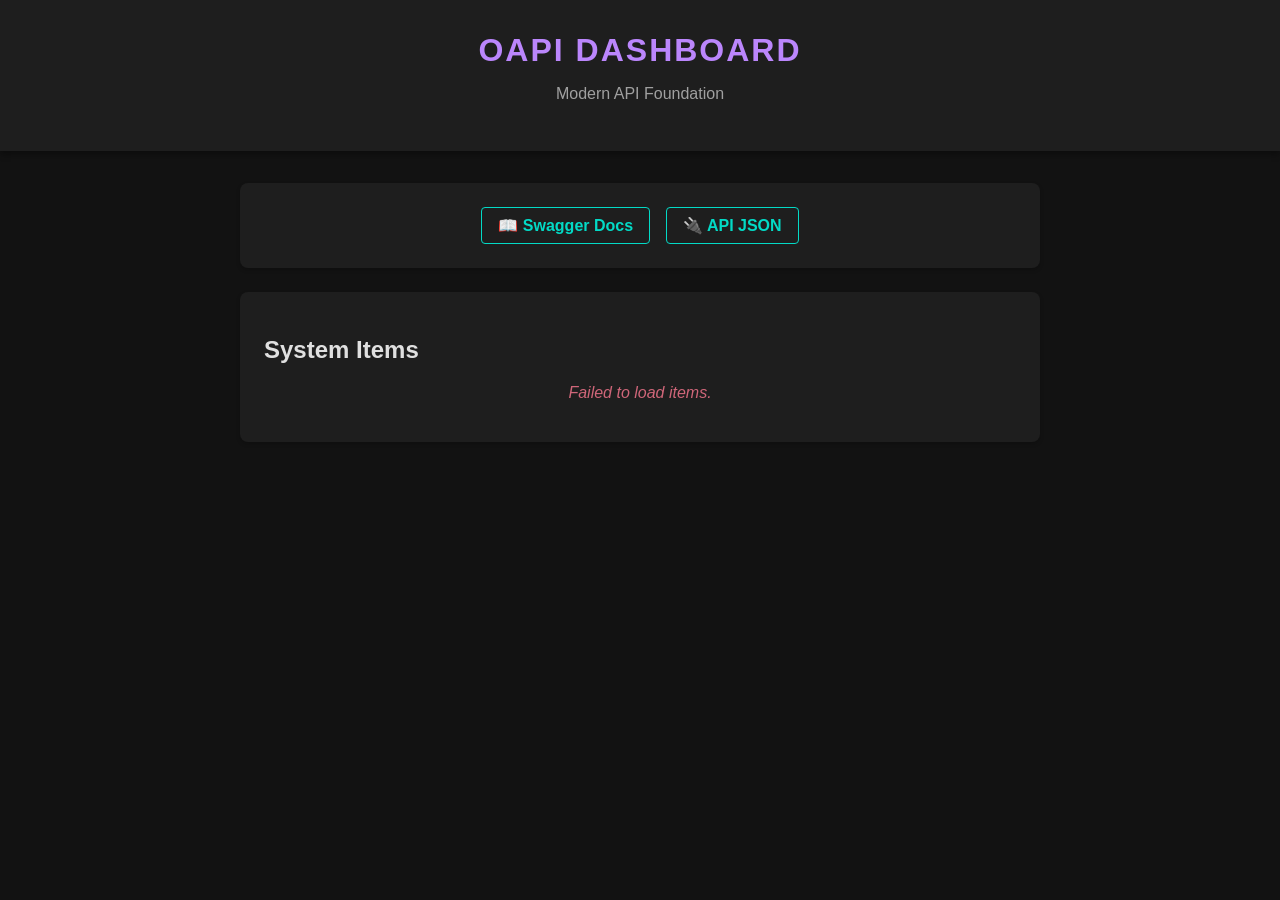
==== public/index.html @ d775cae0 "feat: implement modern dark theme dashboard with live API data fetching" ====
<!DOCTYPE html>
<html lang="en">
<head>
    <meta charset="UTF-8">
    <meta name="viewport" content="width=device-width, initial-scale=1.0">
    <title>OAPI - Dark Dashboard</title>
    <style>
        :root {
            --bg-color: #121212;
            --surface-color: #1e1e1e;
            --primary-color: #bb86fc;
            --secondary-color: #03dac6;
            --text-color: #e0e0e0;
            --text-muted: #a0a0a0;
            --error-color: #cf6679;
        }

        body {
            font-family: 'Segoe UI', Tahoma, Geneva, Verdana, sans-serif;
            background-color: var(--bg-color);
            color: var(--text-color);
            margin: 0;
            display: flex;
            flex-direction: column;
            align-items: center;
            min-height: 100vh;
        }

        header {
            width: 100%;
            padding: 2rem 0;
            background-color: var(--surface-color);
            box-shadow: 0 4px 6px rgba(0, 0, 0, 0.3);
            text-align: center;
            margin-bottom: 2rem;
        }

        h1 {
            margin: 0;
            color: var(--primary-color);
            letter-spacing: 2px;
        }

        .container {
            width: 90%;
            max-width: 800px;
            display: flex;
            flex-direction: column;
            gap: 1.5rem;
        }

        .card {
            background-color: var(--surface-color);
            padding: 1.5rem;
            border-radius: 8px;
            box-shadow: 0 2px 4px rgba(0, 0, 0, 0.2);
        }

        .links {
            display: flex;
            gap: 1rem;
            justify-content: center;
        }

        a {
            color: var(--secondary-color);
            text-decoration: none;
            font-weight: bold;
            padding: 0.5rem 1rem;
            border: 1px solid var(--secondary-color);
            border-radius: 4px;
            transition: all 0.3s ease;
        }

        a:hover {
            background-color: var(--secondary-color);
            color: var(--bg-color);
        }

        #items-list {
            list-style: none;
            padding: 0;
        }

        .item {
            border-bottom: 1px solid #333;
            padding: 1rem 0;
        }

        .item:last-child {
            border-bottom: none;
        }

        .item-name {
            color: var(--primary-color);
            font-weight: bold;
            font-size: 1.1rem;
        }

        .item-desc {
            color: var(--text-muted);
            font-size: 0.9rem;
            margin-top: 0.25rem;
        }

        .loading {
            text-align: center;
            color: var(--text-muted);
            font-style: italic;
        }
    </style>
</head>
<body>
    <header>
        <h1>OAPI DASHBOARD</h1>
        <p style="color: var(--text-muted)">Modern API Foundation</p>
    </header>

    <div class="container">
        <div class="card links">
            <a href="/swagger-ui" target="_blank">📖 Swagger Docs</a>
            <a href="/api/items" target="_blank">🔌 API JSON</a>
        </div>

        <div class="card">
            <h2>System Items</h2>
            <div id="loading" class="loading">Fetching data from API...</div>
            <ul id="items-list"></ul>
        </div>
    </div>

    <script>
        async function fetchItems() {
            try {
                const response = await fetch('/api/items');
                const items = await response.json();
                const listElement = document.getElementById('items-list');
                const loadingElement = document.getElementById('loading');
                
                loadingElement.style.display = 'none';
                
                items.forEach(item => {
                    const li = document.createElement('li');
                    li.className = 'item';
                    li.innerHTML = `
                        <div class="item-name">${item.name}</div>
                        <div class="item-desc">${item.description || 'No description available'}</div>
                    `;
                    listElement.appendChild(li);
                });
            } catch (error) {
                console.error('Error fetching items:', error);
                document.getElementById('loading').innerText = 'Failed to load items.';
                document.getElementById('loading').style.color = 'var(--error-color)';
            }
        }

        window.onload = fetchItems;
    </script>
</body>
</html>
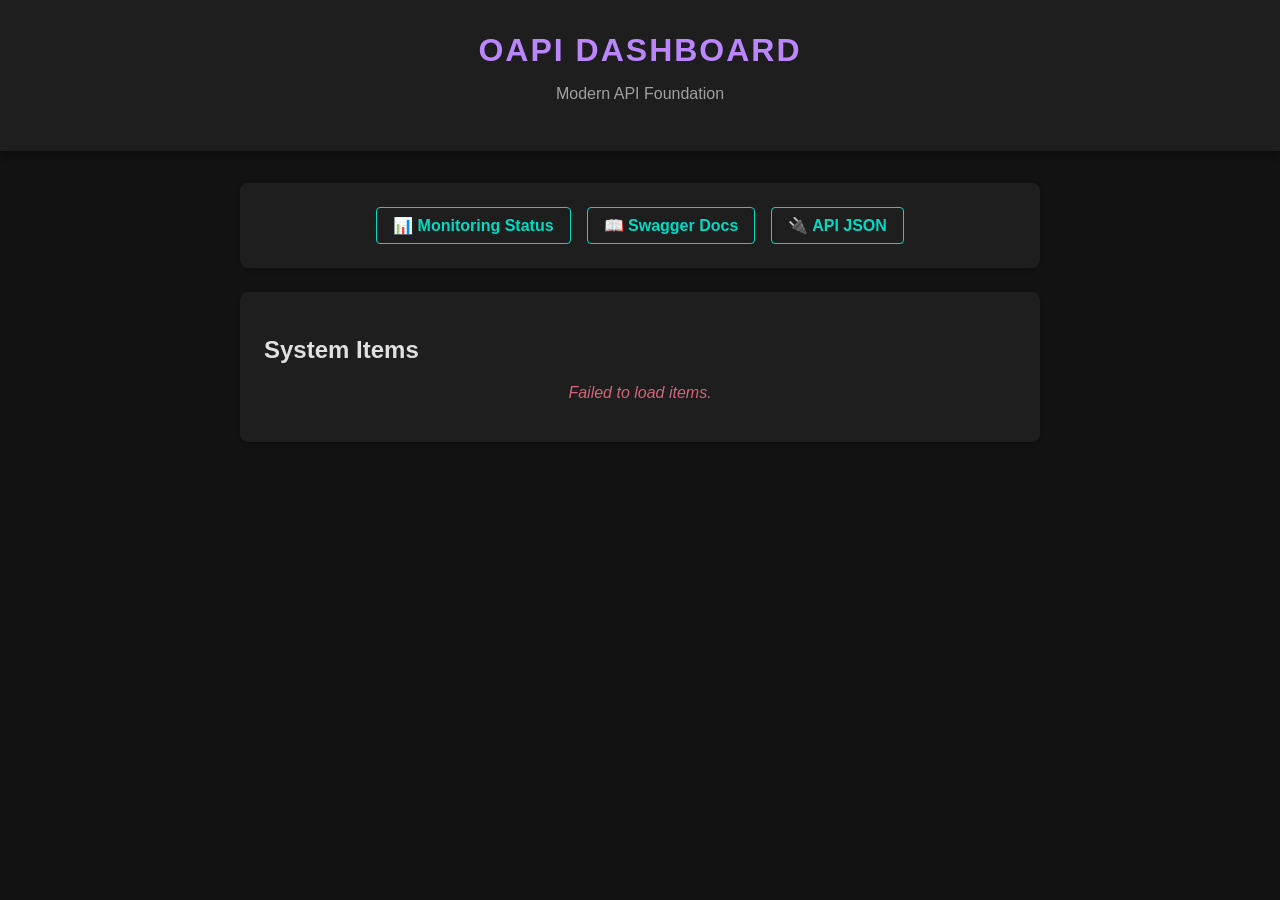
==== commit d8088069: "feat: implement asynchronous multi-service monitoring system with dashboard" ====
--- a/public/index.html
+++ b/public/index.html
@@ -118,6 +118,7 @@
 
     <div class="container">
         <div class="card links">
+            <a href="/monitoring.html">📊 Monitoring Status</a>
             <a href="/swagger-ui" target="_blank">📖 Swagger Docs</a>
             <a href="/api/items" target="_blank">🔌 API JSON</a>
         </div>
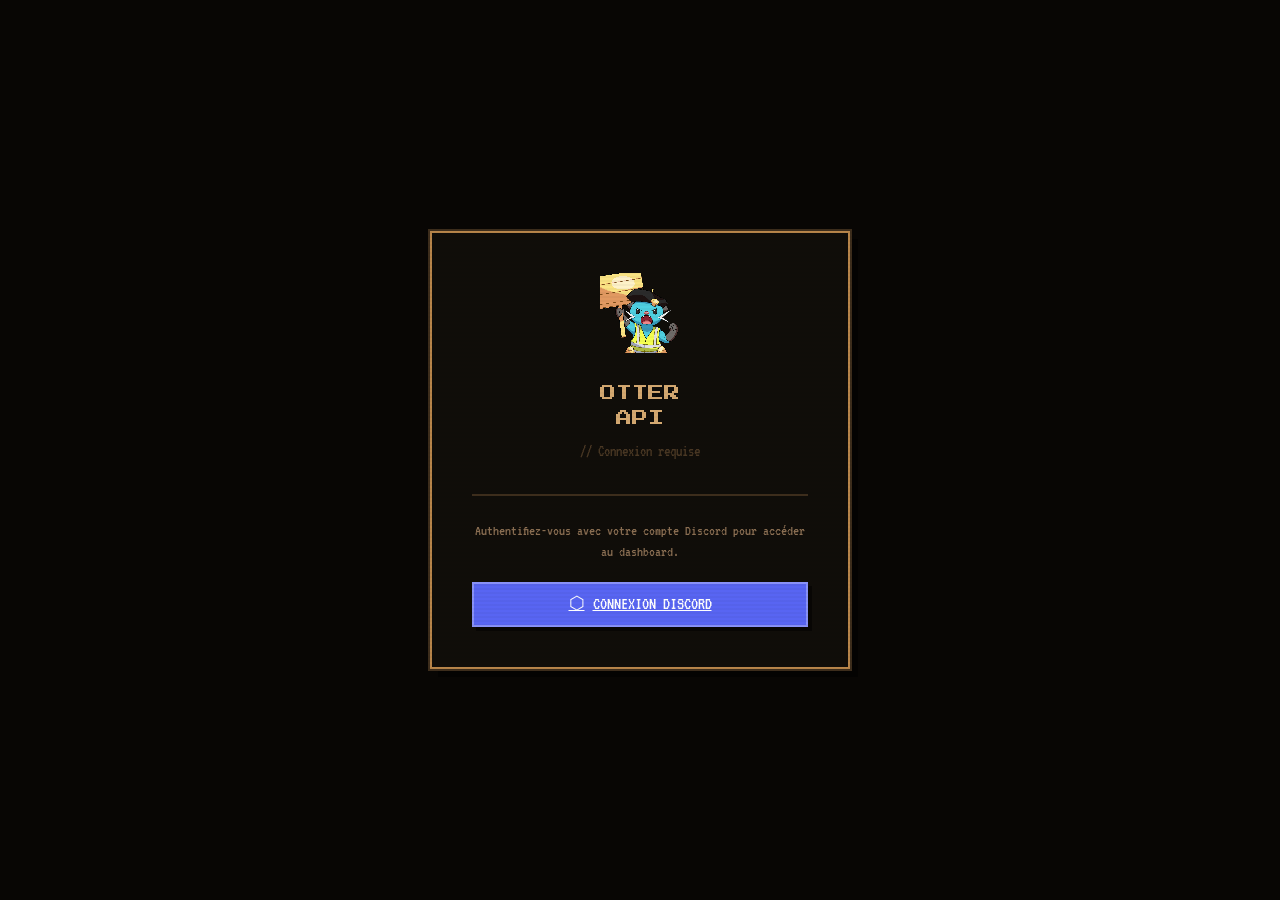
==== commit 68cd4594: "feat(ui): overhaul dashboard layout and styling with new components and French localization" ====
--- a/public/index.html
+++ b/public/index.html
@@ -1,162 +1,875 @@
 <!DOCTYPE html>
-<html lang="en">
+<html lang="fr">
 <head>
-    <meta charset="UTF-8">
-    <meta name="viewport" content="width=device-width, initial-scale=1.0">
-    <title>OAPI - Dark Dashboard</title>
-    <style>
-        :root {
-            --bg-color: #121212;
-            --surface-color: #1e1e1e;
-            --primary-color: #bb86fc;
-            --secondary-color: #03dac6;
-            --text-color: #e0e0e0;
-            --text-muted: #a0a0a0;
-            --error-color: #cf6679;
-        }
-
-        body {
-            font-family: 'Segoe UI', Tahoma, Geneva, Verdana, sans-serif;
-            background-color: var(--bg-color);
-            color: var(--text-color);
-            margin: 0;
-            display: flex;
-            flex-direction: column;
-            align-items: center;
-            min-height: 100vh;
-        }
-
-        header {
-            width: 100%;
-            padding: 2rem 0;
-            background-color: var(--surface-color);
-            box-shadow: 0 4px 6px rgba(0, 0, 0, 0.3);
-            text-align: center;
-            margin-bottom: 2rem;
-        }
-
-        h1 {
-            margin: 0;
-            color: var(--primary-color);
-            letter-spacing: 2px;
-        }
-
-        .container {
-            width: 90%;
-            max-width: 800px;
-            display: flex;
-            flex-direction: column;
-            gap: 1.5rem;
-        }
-
-        .card {
-            background-color: var(--surface-color);
-            padding: 1.5rem;
-            border-radius: 8px;
-            box-shadow: 0 2px 4px rgba(0, 0, 0, 0.2);
-        }
-
-        .links {
-            display: flex;
-            gap: 1rem;
-            justify-content: center;
-        }
-
-        a {
-            color: var(--secondary-color);
-            text-decoration: none;
-            font-weight: bold;
-            padding: 0.5rem 1rem;
-            border: 1px solid var(--secondary-color);
-            border-radius: 4px;
-            transition: all 0.3s ease;
-        }
-
-        a:hover {
-            background-color: var(--secondary-color);
-            color: var(--bg-color);
-        }
-
-        #items-list {
-            list-style: none;
-            padding: 0;
-        }
-
-        .item {
-            border-bottom: 1px solid #333;
-            padding: 1rem 0;
-        }
-
-        .item:last-child {
-            border-bottom: none;
-        }
-
-        .item-name {
-            color: var(--primary-color);
-            font-weight: bold;
-            font-size: 1.1rem;
-        }
-
-        .item-desc {
-            color: var(--text-muted);
-            font-size: 0.9rem;
-            margin-top: 0.25rem;
-        }
-
-        .loading {
-            text-align: center;
-            color: var(--text-muted);
-            font-style: italic;
-        }
-    </style>
+  <meta charset="UTF-8" />
+  <meta name="viewport" content="width=device-width, initial-scale=1.0" />
+  <title>OtterApi — Dashboard</title>
+  <link rel="preconnect" href="https://fonts.googleapis.com" />
+  <link href="https://fonts.googleapis.com/css2?family=Press+Start+2P&family=VT323:wght@400&family=Share+Tech+Mono&display=swap" rel="stylesheet" />
+  <link rel="stylesheet" href="css/base.css" />
+  <link rel="stylesheet" href="css/layout.css" />
+  <link rel="stylesheet" href="css/components.css" />
+  <link rel="stylesheet" href="css/views.css" />
+
 </head>
-<body>
-    <header>
-        <h1>OAPI DASHBOARD</h1>
-        <p style="color: var(--text-muted)">Modern API Foundation</p>
-    </header>
-
-    <div class="container">
-        <div class="card links">
-            <a href="/monitoring.html">📊 Monitoring Status</a>
-            <a href="/swagger-ui" target="_blank">📖 Swagger Docs</a>
-            <a href="/api/items" target="_blank">🔌 API JSON</a>
-        </div>
-
+<body class="grid-bg">
+
+<!-- ═══════════════ LOGIN SCREEN ═══════════════ -->
+<div id="login-screen">
+  <div class="login-box pixel-corner">
+    <img src="otter_mascot.png" alt="Otter" class="login-otter" />
+    <div class="login-title">OTTER<br/>API</div>
+    <div class="login-sub">// Connexion requise</div>
+    <hr class="login-divider" />
+    <p style="font-size:15px; color:var(--text2); margin-bottom:20px;">
+      Authentifiez-vous avec votre compte Discord pour accéder au dashboard.
+    </p>
+    <a href="/api/auth/login" class="btn btn-discord" style="width:100%; justify-content:center;">
+      <span>⬡</span> CONNEXION DISCORD
+    </a>
+    <div id="login-error" style="display:none;" class="alert alert-error" style="margin-top:12px;"></div>
+  </div>
+</div>
+
+<!-- ═══════════════ APP SHELL ═══════════════ -->
+<div id="app" style="display:none;">
+
+  <!-- HEADER -->
+  <header id="header">
+    <a class="logo" href="#" onclick="navigate('home'); return false;">
+      <img src="otter_mascot.png" alt="Otter" />
+      <div>
+        <div class="logo-text">OTTERAPI</div>
+        <div class="logo-sub">// DEV DASHBOARD</div>
+      </div>
+    </a>
+    <span class="env-badge">◉ DEV</span>
+    <div class="spacer"></div>
+    <div id="user-info">
+      <img id="user-avatar" src="" alt="avatar" onerror="this.style.display='none'" />
+      <div>
+        <div id="user-name">—</div>
+        <div id="user-role">—</div>
+      </div>
+      <button class="btn-logout" onclick="logout()">[ QUITTER ]</button>
+    </div>
+  </header>
+
+  <!-- SIDEBAR -->
+  <nav id="sidebar">
+    <div class="nav-section">
+      <div class="nav-section-title">// NAVIGATION</div>
+      <div class="nav-item active" onclick="navigate('home')" id="nav-home">
+        <span class="nav-icon">⌂</span> Accueil
+      </div>
+      <div class="nav-item" onclick="navigate('monitoring')" id="nav-monitoring">
+        <span class="nav-icon">◈</span> Monitoring
+      </div>
+    </div>
+
+    <div class="nav-section">
+      <div class="nav-section-title">// GÉNÉRATION</div>
+      <div class="nav-item" onclick="navigate('discord')" id="nav-discord">
+        <span class="nav-icon">⬡</span> Discord Summary
+      </div>
+      <div class="nav-item" onclick="navigate('minecraft')" id="nav-minecraft">
+        <span class="nav-icon">⬛</span> Minecraft Summary
+      </div>
+    </div>
+
+    <div class="nav-section" id="nav-section-admin" style="display:none;">
+      <div class="nav-section-title">// ADMIN</div>
+      <div class="nav-item" onclick="navigate('admin')" id="nav-admin">
+        <span class="nav-icon">⚙</span> Utilisateurs
+      </div>
+    </div>
+
+    <div class="nav-section" id="nav-section-investor" style="display:none;">
+      <div class="nav-section-title">// INVESTOR</div>
+      <div class="nav-item" onclick="navigate('investor')" id="nav-investor">
+        <span class="nav-icon">◆</span> Statistiques
+      </div>
+    </div>
+  </nav>
+
+  <!-- MAIN -->
+  <main id="main">
+
+    <!-- ══ HOME ══ -->
+    <div class="view active" id="view-home">
+      <div class="hero">
+        <img src="otter_mascot.png" alt="Otter" class="hero-otter" />
+        <div>
+          <div class="hero-greeting" id="hero-greeting">LOADING<span class="cursor"></span></div>
+          <div class="hero-sub">Bienvenue dans votre espace OtterApi</div>
+        </div>
+      </div>
+
+      <div class="quick-grid">
+        <div class="quick-card qc-discord" onclick="navigate('discord')">
+          <span class="quick-card-icon">⬡</span>
+          <div class="quick-card-title">DISCORD</div>
+          <div class="quick-card-sub">Génère une image résumé</div>
+        </div>
+        <div class="quick-card qc-minecraft" onclick="navigate('minecraft')">
+          <span class="quick-card-icon">⬛</span>
+          <div class="quick-card-title">MINECRAFT</div>
+          <div class="quick-card-sub">Statistiques joueur</div>
+        </div>
+        <div class="quick-card qc-monitoring" onclick="navigate('monitoring')">
+          <span class="quick-card-icon">◈</span>
+          <div class="quick-card-title">MONITORING</div>
+          <div class="quick-card-sub">État des services</div>
+        </div>
+        <div class="quick-card qc-investor" onclick="navigate('investor')" id="qc-investor" style="display:none;">
+          <span class="quick-card-icon">◆</span>
+          <div class="quick-card-title">INVESTOR</div>
+          <div class="quick-card-sub">Statistiques avancées</div>
+        </div>
+        <div class="quick-card qc-admin" onclick="navigate('admin')" id="qc-admin" style="display:none;">
+          <span class="quick-card-icon">⚙</span>
+          <div class="quick-card-title">ADMIN</div>
+          <div class="quick-card-sub">Gestion des membres</div>
+        </div>
+      </div>
+
+      <!-- Monitoring mini preview -->
+      <div class="card">
+        <div class="card-title">◈ STATUS RAPIDE</div>
+        <div id="home-monitoring-preview">
+          <span class="loader">CHARGEMENT</span>
+        </div>
+      </div>
+    </div>
+
+    <!-- ══ DISCORD ══ -->
+    <div class="view" id="view-discord">
+      <div class="page-title">⬡ DISCORD SUMMARY</div>
+      <div class="page-sub">// Génère une image résumé pour votre compte Discord</div>
+
+      <div class="card">
+        <div class="card-title">▶ GÉNÉRATION</div>
+        <div class="form-group">
+          <label class="form-label">Discord Snowflake ID</label>
+          <input
+            type="text"
+            class="form-input"
+            id="discord-id-input"
+            placeholder="ex: 123456789012345678"
+            maxlength="20"
+          />
+          <div id="discord-id-hint" style="font-size:12px;color:var(--text3);margin-top:4px;">
+            ⟶ Sera pré-rempli avec votre ID Discord
+          </div>
+        </div>
+        <button class="btn btn-primary" onclick="generateDiscordSummary()" id="btn-discord-gen">
+          ▶ GÉNÉRER L'IMAGE
+        </button>
+        <div id="discord-error" style="display:none;" class="alert alert-error"></div>
+      </div>
+
+      <div id="discord-result" style="display:none;">
         <div class="card">
-            <h2>System Items</h2>
-            <div id="loading" class="loading">Fetching data from API...</div>
-            <ul id="items-list"></ul>
-        </div>
-    </div>
-
-    <script>
-        async function fetchItems() {
-            try {
-                const response = await fetch('/api/items');
-                const items = await response.json();
-                const listElement = document.getElementById('items-list');
-                const loadingElement = document.getElementById('loading');
-                
-                loadingElement.style.display = 'none';
-                
-                items.forEach(item => {
-                    const li = document.createElement('li');
-                    li.className = 'item';
-                    li.innerHTML = `
-                        <div class="item-name">${item.name}</div>
-                        <div class="item-desc">${item.description || 'No description available'}</div>
-                    `;
-                    listElement.appendChild(li);
-                });
-            } catch (error) {
-                console.error('Error fetching items:', error);
-                document.getElementById('loading').innerText = 'Failed to load items.';
-                document.getElementById('loading').style.color = 'var(--error-color)';
-            }
-        }
-
-        window.onload = fetchItems;
-    </script>
+          <div class="card-title">◉ RÉSULTAT</div>
+          <div class="result-img-wrap">
+            <img id="discord-img" src="" alt="Discord Summary" class="result-img" />
+          </div>
+          <div style="margin-top:16px; display:flex; gap:10px; flex-wrap:wrap;">
+            <a id="discord-img-link" href="#" target="_blank" class="btn btn-cyan">↗ OUVRIR EN PLEIN ÉCRAN</a>
+          </div>
+        </div>
+      </div>
+    </div>
+
+    <!-- ══ MINECRAFT ══ -->
+    <div class="view" id="view-minecraft">
+      <div class="page-title">⬛ MINECRAFT SUMMARY</div>
+      <div class="page-sub">// Génère une image résumé pour un joueur Minecraft</div>
+
+      <div class="card">
+        <div class="card-title">▶ GÉNÉRATION</div>
+        <div class="form-group">
+          <label class="form-label">UUID Minecraft</label>
+          <input
+            type="text"
+            class="form-input"
+            id="minecraft-uuid-input"
+            placeholder="ex: 550e8400-e29b-41d4-a716-446655440000"
+            maxlength="36"
+          />
+          <div style="font-size:12px;color:var(--text3);margin-top:4px;">
+            ⟶ Format UUID avec ou sans tirets (32 hex chars)
+          </div>
+        </div>
+        <button class="btn btn-primary" onclick="generateMinecraftSummary()" id="btn-minecraft-gen">
+          ▶ GÉNÉRER L'IMAGE
+        </button>
+        <div id="minecraft-error" style="display:none;" class="alert alert-error"></div>
+      </div>
+
+      <div id="minecraft-result" style="display:none;">
+        <div class="card">
+          <div class="card-title">◉ RÉSULTAT</div>
+          <div class="result-img-wrap">
+            <img id="minecraft-img" src="" alt="Minecraft Summary" class="result-img" />
+          </div>
+          <div style="margin-top:16px; display:flex; gap:10px; flex-wrap:wrap;">
+            <a id="minecraft-img-link" href="#" target="_blank" class="btn btn-cyan">↗ OUVRIR EN PLEIN ÉCRAN</a>
+          </div>
+        </div>
+      </div>
+    </div>
+
+    <!-- ══ MONITORING ══ -->
+    <div class="view" id="view-monitoring">
+      <div class="page-title">◈ MONITORING</div>
+      <div class="page-sub">// État en temps réel des services OtterApi</div>
+
+      <div style="display:flex; gap:10px; margin-bottom:20px; flex-wrap:wrap;">
+        <div class="stats-grid" style="flex:1; margin-bottom:0;" id="monitoring-summary">
+          <div class="stat-card">
+            <span class="stat-value" id="mon-total">—</span>
+            <span class="stat-label">Services</span>
+          </div>
+          <div class="stat-card">
+            <span class="stat-value" id="mon-up" style="color:var(--green);">—</span>
+            <span class="stat-label">Opérationnels</span>
+          </div>
+          <div class="stat-card">
+            <span class="stat-value" id="mon-down" style="color:var(--red);">—</span>
+            <span class="stat-label">En anomalie</span>
+          </div>
+        </div>
+        <button class="btn btn-cyan" onclick="loadMonitoring()" style="align-self:flex-start;">↺ REFRESH</button>
+      </div>
+
+      <div class="card">
+        <div class="card-title">▶ SERVICES</div>
+        <div class="mon-meta">
+          <span id="mon-last-update">—</span>
+          <span style="color:var(--text3);">POLL 30s</span>
+        </div>
+        <div class="mon-progress-track">
+          <div class="mon-progress-fill" id="mon-progress-bar"></div>
+        </div>
+        <div id="monitoring-list">
+          <span class="loader">CHARGEMENT</span>
+        </div>
+      </div>
+    </div>
+
+    <!-- ══ ADMIN ══ -->
+    <div class="view" id="view-admin">
+      <div class="page-title">⚙ ADMIN — UTILISATEURS</div>
+      <div class="page-sub">// Liste de tous les membres Discord enregistrés</div>
+
+      <div style="margin-bottom:16px; display:flex; gap:10px; align-items:center; flex-wrap:wrap;">
+        <input
+          type="text"
+          class="form-input"
+          id="admin-search"
+          placeholder="Filtrer par pseudo..."
+          style="max-width:300px;"
+          oninput="filterUsers()"
+        />
+        <button class="btn btn-cyan" onclick="loadAdmin()">↺ REFRESH</button>
+        <span id="admin-count" style="font-size:14px; color:var(--text3); margin-left:auto;"></span>
+      </div>
+
+      <div class="card" id="admin-card">
+        <div id="admin-content">
+          <span class="loader">CHARGEMENT</span>
+        </div>
+      </div>
+    </div>
+
+    <!-- ══ INVESTOR ══ -->
+    <div class="view" id="view-investor">
+      <div class="page-title">◆ INVESTOR STATS</div>
+      <div class="page-sub">// Statistiques de performance de la plateforme</div>
+
+      <div id="investor-content">
+        <span class="loader">CHARGEMENT</span>
+      </div>
+    </div>
+
+  </main>
+</div>
+
+<!-- STATUS BAR -->
+<div class="status-bar" id="status-bar" style="display:none;">
+  <div class="sb-item">
+    <div class="sb-dot" id="sb-api-dot" style="background:var(--yellow)"></div>
+    <span id="sb-api-status">API: connecting...</span>
+  </div>
+  <div class="sb-item">
+    <span id="sb-user-info">—</span>
+  </div>
+  <div id="sb-clock">--:--:--</div>
+</div>
+
+<script>
+// ═══════════════════════════════════════════
+// STATE
+// ═══════════════════════════════════════════
+const API = '';  // same origin
+let currentUser = null;
+let allUsers = [];
+let currentView = 'home';
+
+// Monitoring cache & polling
+let monitoringCache = null;          // last successful response
+let monitoringPollTimer = null;      // setInterval handle
+let monitoringCountdownTimer = null; // setInterval for countdown bar
+const POLL_INTERVAL = 30_000;        // 30 seconds
+
+// ═══════════════════════════════════════════
+// BOOT
+// ═══════════════════════════════════════════
+(async () => {
+  // Check login_error param
+  const params = new URLSearchParams(location.search);
+  if (params.get('login_error')) {
+    document.getElementById('login-error').textContent = '✖ ' + decodeURIComponent(params.get('login_error'));
+    document.getElementById('login-error').style.display = 'block';
+  }
+
+  const user = await fetchMe();
+  if (!user || !user.authenticated) {
+    document.getElementById('login-screen').style.display = 'flex';
+    return;
+  }
+
+  bootApp(user);
+})();
+
+async function fetchMe() {
+  try {
+    const r = await fetch('/api/auth/me', { credentials: 'include' });
+    if (!r.ok) return null;
+    return await r.json();
+  } catch { return null; }
+}
+
+function bootApp(user) {
+  currentUser = user;
+  document.getElementById('login-screen').style.display = 'none';
+  document.getElementById('app').style.display = 'grid';
+  document.getElementById('status-bar').style.display = 'flex';
+
+  // Fill header
+  document.getElementById('user-name').textContent = user.username || '—';
+  document.getElementById('user-role').textContent = '[ ' + (user.role || 'user').toUpperCase() + ' ]';
+
+  // Hero greeting
+  document.getElementById('hero-greeting').innerHTML =
+    'BIENVENUE, ' + (user.username || 'OTTER').toUpperCase();
+
+  // Show role-specific nav
+  if (user.role === 'admin') {
+    document.getElementById('nav-section-admin').style.display = 'block';
+    document.getElementById('nav-section-investor').style.display = 'block';
+    document.getElementById('qc-admin').style.display = 'block';
+    document.getElementById('qc-investor').style.display = 'block';
+  } else if (user.role === 'investor' || user.role === 'LoutreInvesti') {
+    document.getElementById('nav-section-investor').style.display = 'block';
+    document.getElementById('qc-investor').style.display = 'block';
+  }
+
+  // Pre-fill Discord ID
+  if (user.sub || user.discord_id) {
+    document.getElementById('discord-id-input').value = user.sub || user.discord_id || '';
+  }
+
+  // Status bar
+  document.getElementById('sb-user-info').textContent =
+    (user.username || '?') + ' :: ' + (user.role || 'user');
+  document.getElementById('sb-api-dot').style.background = 'var(--green)';
+  document.getElementById('sb-api-status').textContent = 'API: connected';
+
+  // Clock
+  setInterval(() => {
+    document.getElementById('sb-clock').textContent = new Date().toLocaleTimeString('fr-FR');
+  }, 1000);
+
+  // Load home data immediately
+  loadHomeMonitoring();
+
+  // Start background polling for monitoring
+  startMonitoringPolling();
+
+  // Redirect if login success
+  if (new URLSearchParams(location.search).get('login') === 'success') {
+    history.replaceState({}, '', '/');
+  }
+}
+
+// ═══════════════════════════════════════════
+// NAVIGATION
+// ═══════════════════════════════════════════
+function navigate(view) {
+  // Hide all
+  document.querySelectorAll('.view').forEach(v => v.classList.remove('active'));
+  document.querySelectorAll('.nav-item').forEach(n => n.classList.remove('active'));
+
+  document.getElementById('view-' + view).classList.add('active');
+  const navEl = document.getElementById('nav-' + view);
+  if (navEl) navEl.classList.add('active');
+
+  currentView = view;
+
+  // Lazy load
+  if (view === 'monitoring') loadMonitoring();
+  if (view === 'admin') loadAdmin();
+  if (view === 'investor') loadInvestor();
+}
+
+// ═══════════════════════════════════════════
+// AUTH
+// ═══════════════════════════════════════════
+async function logout() {
+  await fetch('/api/auth/logout', { credentials: 'include' });
+  location.href = '/';
+}
+
+// ═══════════════════════════════════════════
+// DISCORD SUMMARY
+// ═══════════════════════════════════════════
+async function generateDiscordSummary() {
+  const id = document.getElementById('discord-id-input').value.trim();
+  const errEl = document.getElementById('discord-error');
+  const resEl = document.getElementById('discord-result');
+  const btn = document.getElementById('btn-discord-gen');
+
+  errEl.style.display = 'none';
+  resEl.style.display = 'none';
+
+  if (!id) {
+    showError(errEl, 'Veuillez entrer un ID Discord');
+    return;
+  }
+
+  btn.disabled = true;
+  btn.innerHTML = '<span class="loader">GÉNÉRATION</span>';
+
+  try {
+    const r = await fetch('/api/discord-summary/' + encodeURIComponent(id), {
+      method: 'POST',
+      credentials: 'include'
+    });
+
+    if (!r.ok) {
+      const msg = await r.text();
+      showError(errEl, '✖ ' + (msg || 'Erreur ' + r.status));
+      return;
+    }
+
+    const data = await r.json();
+    const imgUrl = makeAbsoluteUrl(data.image_url);
+
+    document.getElementById('discord-img').src = imgUrl;
+    document.getElementById('discord-img-link').href = imgUrl;
+    resEl.style.display = 'block';
+    resEl.scrollIntoView({ behavior: 'smooth', block: 'start' });
+
+  } catch (e) {
+    showError(errEl, '✖ Erreur réseau : ' + e.message);
+  } finally {
+    btn.disabled = false;
+    btn.innerHTML = '▶ GÉNÉRER L\'IMAGE';
+  }
+}
+
+// ═══════════════════════════════════════════
+// MINECRAFT SUMMARY
+// ═══════════════════════════════════════════
+async function generateMinecraftSummary() {
+  const uuid = document.getElementById('minecraft-uuid-input').value.trim();
+  const errEl = document.getElementById('minecraft-error');
+  const resEl = document.getElementById('minecraft-result');
+  const btn = document.getElementById('btn-minecraft-gen');
+
+  errEl.style.display = 'none';
+  resEl.style.display = 'none';
+
+  if (!uuid) {
+    showError(errEl, 'Veuillez entrer un UUID Minecraft');
+    return;
+  }
+
+  btn.disabled = true;
+  btn.innerHTML = '<span class="loader">GÉNÉRATION</span>';
+
+  try {
+    const r = await fetch('/api/minecraft-summary/' + encodeURIComponent(uuid), {
+      method: 'POST',
+      credentials: 'include'
+    });
+
+    if (!r.ok) {
+      const msg = await r.text();
+      showError(errEl, '✖ ' + (msg || 'Erreur ' + r.status));
+      return;
+    }
+
+    const data = await r.json();
+    const imgUrl = makeAbsoluteUrl(data.image_url);
+
+    document.getElementById('minecraft-img').src = imgUrl;
+    document.getElementById('minecraft-img-link').href = imgUrl;
+    resEl.style.display = 'block';
+    resEl.scrollIntoView({ behavior: 'smooth', block: 'start' });
+
+  } catch (e) {
+    showError(errEl, '✖ Erreur réseau : ' + e.message);
+  } finally {
+    btn.disabled = false;
+    btn.innerHTML = '▶ GÉNÉRER L\'IMAGE';
+  }
+}
+
+// ═══════════════════════════════════════════
+// MONITORING — Cache + Auto-poll
+// ═══════════════════════════════════════════
+
+/** Fetch fresh data and store in cache. Returns the data or null on error. */
+async function fetchMonitoring() {
+  try {
+    const r = await fetch('/api/monitoring', { credentials: 'include' });
+    if (!r.ok) throw new Error('HTTP ' + r.status);
+    const data = await r.json();
+    monitoringCache = { data, fetchedAt: Date.now() };
+    return data;
+  } catch (e) {
+    return null;
+  }
+}
+
+/** Start a background poll every POLL_INTERVAL ms. */
+function startMonitoringPolling() {
+  if (monitoringPollTimer) return; // already running
+  monitoringPollTimer = setInterval(async () => {
+    const data = await fetchMonitoring();
+    if (!data) return;
+    // Silently update home preview (always)
+    const homeEl = document.getElementById('home-monitoring-preview');
+    if (homeEl) renderMonitoring(data, homeEl, false);
+    // Silently update monitoring view if active (no spinner)
+    if (currentView === 'monitoring') {
+      const listEl = document.getElementById('monitoring-list');
+      if (listEl) renderMonitoring(data, listEl, true);
+      updateMonitoringMeta();
+    }
+  }, POLL_INTERVAL);
+}
+
+/** Show time-since-last-fetch and a countdown bar. */
+function updateMonitoringMeta() {
+  if (!monitoringCache) return;
+  const elapsed = Date.now() - monitoringCache.fetchedAt;
+  const remaining = Math.max(0, POLL_INTERVAL - elapsed);
+  const pct = Math.round(((POLL_INTERVAL - remaining) / POLL_INTERVAL) * 100);
+
+  const metaEl = document.getElementById('mon-last-update');
+  const barEl  = document.getElementById('mon-progress-bar');
+  if (metaEl) {
+    const s = Math.round(elapsed / 1000);
+    metaEl.textContent = 'Actualisé il y a ' + s + 's — prochain dans ' + Math.round(remaining / 1000) + 's';
+  }
+  if (barEl) barEl.style.width = pct + '%';
+}
+
+/** Load monitoring: show cache instantly if available, then fetch fresh data. */
+async function loadMonitoring() {
+  const listEl = document.getElementById('monitoring-list');
+
+  // 1. If we have cache, show it immediately (no spinner)
+  if (monitoringCache) {
+    renderMonitoring(monitoringCache.data, listEl, true);
+    updateMonitoringMeta();
+  } else {
+    listEl.innerHTML = '<span class="loader">CHARGEMENT</span>';
+  }
+
+  // 2. Fetch fresh data in background
+  const data = await fetchMonitoring();
+  if (!data) {
+    if (!monitoringCache) {
+      listEl.innerHTML = '<div class="alert alert-error">✖ Impossible de joindre l\'API</div>';
+    }
+    return;
+  }
+  renderMonitoring(data, listEl, true);
+  updateMonitoringMeta();
+
+  // 3. Start countdown refresh display
+  if (monitoringCountdownTimer) clearInterval(monitoringCountdownTimer);
+  monitoringCountdownTimer = setInterval(() => {
+    if (currentView === 'monitoring') updateMonitoringMeta();
+    else {
+      clearInterval(monitoringCountdownTimer);
+      monitoringCountdownTimer = null;
+    }
+  }, 1000);
+}
+
+async function loadHomeMonitoring() {
+  const el = document.getElementById('home-monitoring-preview');
+
+  // Show cache instantly if we have it
+  if (monitoringCache) {
+    renderMonitoring(monitoringCache.data, el, false);
+    return;
+  }
+
+  const data = await fetchMonitoring();
+  if (!data) {
+    el.innerHTML = '<div class="alert alert-error">✖ Monitoring indisponible</div>';
+    return;
+  }
+  renderMonitoring(data, el, false);
+}
+
+// Category metadata
+const CATEGORY_META = {
+  discord:      { label: 'Discord',      icon: '⧡', color: '#5865f2' },
+  minecraft:    { label: 'Minecraft',    icon: '⬛', color: 'var(--green)' },
+  site:         { label: 'Sites Web',    icon: '▦', color: 'var(--primary)' },
+  api:          { label: 'APIs',         icon: '◐', color: 'var(--yellow)' },
+  'self-hosted':{ label: 'Self-Hosted',  icon: '⌂', color: 'var(--accent-lt)' },
+  http:         { label: 'HTTP',         icon: '◎', color: 'var(--text2)' },
+};
+
+function renderMonitoring(data, container, showStats) {
+  const services = data.services || [];
+  const upCount   = services.filter(s => isUp(s)).length;
+  const downCount = services.length - upCount;
+
+  if (showStats) {
+    document.getElementById('mon-total').textContent = services.length;
+    document.getElementById('mon-up').textContent   = upCount;
+    document.getElementById('mon-down').textContent = downCount;
+  }
+
+  if (services.length === 0) {
+    container.innerHTML = '<div class="alert alert-info">Aucun service configuré.</div>';
+    return;
+  }
+
+  // Group services by type_name
+  const groups = {};
+  for (const s of services) {
+    const key = (s.type_name || s.service_type || s.type || 'http').toLowerCase();
+    if (!groups[key]) groups[key] = [];
+    groups[key].push(s);
+  }
+
+  // Render each category
+  const html = Object.entries(groups).map(([type, list]) => {
+    const meta  = CATEGORY_META[type] || { label: type.toUpperCase(), icon: '◇', color: 'var(--text2)' };
+    const allUp = list.every(s => isUp(s));
+    const anyDown = list.some(s => !isUp(s));
+
+    const rows = list.map(s => {
+      const up = isUp(s);
+      // Extra metadata line
+      let extra = '';
+      if (s.metadata) {
+        if (s.metadata.uptime)     extra = `<span class="svc-extra">⏱ ${esc(s.metadata.uptime.human)}</span>`;
+        if (s.metadata.online_players != null)
+          extra = `<span class="svc-extra">▶ ${s.metadata.online_players}/${s.metadata.max_players} joueurs</span>`;
+        if (s.metadata.discord && s.metadata.discord.ping != null)
+          extra += `<span class="svc-extra">ping ${s.metadata.discord.ping}ms</span>`;
+      }
+      if (!up && s.error) extra = `<span class="svc-error">${esc(s.error.substring(0,60))}</span>`;
+
+      return `
+        <div class="service-item">
+          <div class="service-dot ${up ? 'dot-up' : 'dot-down'}"></div>
+          <div class="svc-main">
+            <span class="service-name">${esc(s.name || '—')}</span>
+            ${extra}
+          </div>
+          <div class="service-status ${up ? 'status-up' : 'status-down'}">${up ? 'UP' : 'DOWN'}</div>
+          <div class="service-time">${s.response_time_ms != null ? s.response_time_ms.toFixed(0) + '&thinsp;ms' : '—'}</div>
+        </div>`;
+    }).join('');
+
+    return `
+      <div class="mon-category">
+        <div class="mon-cat-header" style="--cat-color:${meta.color}">
+          <span class="mon-cat-icon">${meta.icon}</span>
+          <span class="mon-cat-label">${meta.label}</span>
+          <span class="mon-cat-count ${anyDown ? 'has-down' : 'all-up'}">
+            ${list.filter(s => isUp(s)).length}/${list.length} UP
+          </span>
+        </div>
+        <div class="service-list">${rows}</div>
+      </div>`;
+  }).join('');
+
+  container.innerHTML = html;
+}
+
+function isUp(s) {
+  const status = (s.status || '').toUpperCase();
+  return status === 'UP' || status === 'OK' || status === 'HEALTHY' || status === 'ONLINE';
+}
+
+// ═══════════════════════════════════════════
+// ADMIN
+// ═══════════════════════════════════════════
+async function loadAdmin() {
+  if (!currentUser || currentUser.role !== 'admin') {
+    document.getElementById('admin-content').innerHTML = renderForbidden();
+    return;
+  }
+
+  const content = document.getElementById('admin-content');
+  content.innerHTML = '<span class="loader">CHARGEMENT</span>';
+
+  try {
+    const r = await fetch('/api/admin/users', { credentials: 'include' });
+    if (r.status === 403) { content.innerHTML = renderForbidden(); return; }
+    if (!r.ok) throw new Error('HTTP ' + r.status);
+    allUsers = await r.json();
+    renderUsersTable(allUsers);
+  } catch (e) {
+    content.innerHTML = '<div class="alert alert-error">✖ ' + e.message + '</div>';
+  }
+}
+
+function renderUsersTable(users) {
+  document.getElementById('admin-count').textContent = users.length + ' utilisateur(s)';
+
+  if (users.length === 0) {
+    document.getElementById('admin-content').innerHTML =
+      '<div class="alert alert-info">Aucun utilisateur trouvé.</div>';
+    return;
+  }
+
+  const rows = users.map(u => `
+    <tr>
+      <td>
+        <img
+          class="user-avatar-sm"
+          src="${u.avatar_url || u.avatar || ''}"
+          onerror="this.style.display='none'"
+          alt=""
+        />
+      </td>
+      <td>${esc(u.username || u.name || '—')}</td>
+      <td style="font-family:'Share Tech Mono',monospace; font-size:13px; color:var(--text3);">
+        ${esc(u.discord_id || u.id || '—')}
+      </td>
+      <td><span class="role-badge role-${getRoleClass(u.role)}">${esc(u.role || 'user')}</span></td>
+      <td style="color:var(--text3); font-size:13px;">${formatDate(u.created || u.joined_at)}</td>
+    </tr>
+  `).join('');
+
+  document.getElementById('admin-content').innerHTML = `
+    <table class="users-table">
+      <thead>
+        <tr>
+          <th></th>
+          <th>Pseudo</th>
+          <th>Discord ID</th>
+          <th>Rôle</th>
+          <th>Inscrit le</th>
+        </tr>
+      </thead>
+      <tbody>${rows}</tbody>
+    </table>
+  `;
+}
+
+function filterUsers() {
+  const q = document.getElementById('admin-search').value.toLowerCase();
+  const filtered = allUsers.filter(u =>
+    (u.username || u.name || '').toLowerCase().includes(q)
+  );
+  renderUsersTable(filtered);
+}
+
+function getRoleClass(role) {
+  if (role === 'admin') return 'admin';
+  if (role === 'investor' || role === 'LoutreInvesti') return 'investor';
+  return 'user';
+}
+
+// ═══════════════════════════════════════════
+// INVESTOR
+// ═══════════════════════════════════════════
+async function loadInvestor() {
+  const el = document.getElementById('investor-content');
+  el.innerHTML = '<span class="loader">CHARGEMENT</span>';
+
+  if (!currentUser || (currentUser.role !== 'admin' && currentUser.role !== 'investor' && currentUser.role !== 'LoutreInvesti')) {
+    el.innerHTML = renderForbidden();
+    return;
+  }
+
+  try {
+    const r = await fetch('/api/investor/stats', { credentials: 'include' });
+    if (r.status === 403) { el.innerHTML = renderForbidden(); return; }
+    if (!r.ok) throw new Error('HTTP ' + r.status);
+    const data = await r.json();
+
+    const entries = Object.entries(data);
+    el.innerHTML = `
+      <div class="stats-grid">
+        ${entries.map(([k, v]) => `
+          <div class="stat-card">
+            <span class="stat-value">${formatStatValue(v)}</span>
+            <span class="stat-label">${formatStatKey(k)}</span>
+          </div>
+        `).join('')}
+      </div>
+    `;
+  } catch (e) {
+    el.innerHTML = '<div class="alert alert-error">✖ ' + e.message + '</div>';
+  }
+}
+
+// ═══════════════════════════════════════════
+// UTILS
+// ═══════════════════════════════════════════
+function esc(str) {
+  return String(str ?? '').replace(/&/g,'&amp;').replace(/</g,'&lt;').replace(/>/g,'&gt;');
+}
+
+function showError(el, msg) {
+  el.textContent = msg;
+  el.style.display = 'block';
+}
+
+function renderForbidden() {
+  return `<div class="forbidden">
+    <span class="forbidden-code">403</span>
+    <div class="forbidden-msg">// Accès refusé — rôle insuffisant</div>
+  </div>`;
+}
+
+function makeAbsoluteUrl(url) {
+  if (!url) return '';
+  if (url.startsWith('http')) return url;
+  return url.startsWith('/') ? url : '/' + url;
+}
+
+function formatDate(str) {
+  if (!str) return '—';
+  try { return new Date(str).toLocaleDateString('fr-FR'); }
+  catch { return str; }
+}
+
+function formatStatValue(v) {
+  if (typeof v === 'number') return v.toLocaleString('fr-FR');
+  return String(v);
+}
+
+function formatStatKey(k) {
+  return k.replace(/_/g, ' ').replace(/\b\w/g, c => c.toUpperCase());
+}
+</script>
 </body>
 </html>
--- a/public/css/base.css
+++ b/public/css/base.css
@@ -0,0 +1,124 @@
+/* ==============================================
+   BASE — Variables, reset, body, scrollbar,
+           polices, utilitaires pixel art
+   ============================================== */
+
+/* Design tokens */
+:root {
+  --bg:         #080604;
+  --bg2:        #100d09;
+  --bg3:        #181309;
+  --border:     #2a1f14;
+  --border2:    #3d2d1c;
+  --primary:    #b8854a;   /* loutre — fourrure ambrée */
+  --primary-lt: #d4a870;   /* sable clair */
+  --accent:     #7a5230;   /* brun moyen */
+  --accent-lt:  #a37048;   /* brun clair */
+  --green:      #6b9a5e;
+  --red:        #b85444;
+  --yellow:     #c49632;
+  --orange:     #c47832;
+  --text:       #e8d5b8;   /* crème douce */
+  --text2:      #8a6e52;   /* brun désaturé */
+  --text3:      #4a3824;   /* ombre */
+  --pixel: 2px;
+}
+
+/* Reset */
+*, *::before, *::after {
+  box-sizing: border-box;
+  margin: 0;
+  padding: 0;
+}
+
+html { scroll-behavior: smooth; }
+
+body {
+  font-family: 'VT323', monospace;
+  background: var(--bg);
+  color: var(--text);
+  font-size: 18px;
+  line-height: 1.4;
+  min-height: 100vh;
+  overflow-x: hidden;
+  image-rendering: pixelated;
+}
+
+/* Scanlines overlay */
+body::after {
+  content: '';
+  position: fixed;
+  inset: 0;
+  background: repeating-linear-gradient(
+    0deg,
+    transparent,
+    transparent 2px,
+    rgba(0,0,0,0.03) 2px,
+    rgba(0,0,0,0.03) 4px
+  );
+  pointer-events: none;
+  z-index: 9999;
+}
+
+/* Scrollbar */
+::-webkit-scrollbar { width: 6px; }
+::-webkit-scrollbar-track { background: var(--bg2); }
+::-webkit-scrollbar-thumb { background: var(--accent); }
+
+
+
+/* Grid background */
+.grid-bg {
+  background-image:
+    linear-gradient(var(--border) 1px, transparent 1px),
+    linear-gradient(90deg, var(--border) 1px, transparent 1px);
+  background-size: 32px 32px;
+}
+
+/* Blinking cursor */
+.cursor::after {
+  content: '█';
+  animation: cursor-blink 1s step-end infinite;
+}
+
+/* Tooltip */
+[data-tooltip] { position: relative; }
+[data-tooltip]:hover::after {
+  content: attr(data-tooltip);
+  position: absolute;
+  bottom: calc(100% + 6px);
+  left: 50%;
+  transform: translateX(-50%);
+  background: var(--bg);
+  border: 1px solid var(--border2);
+  color: var(--text);
+  font-size: 12px;
+  padding: 4px 8px;
+  white-space: nowrap;
+  z-index: 10;
+  pointer-events: none;
+}
+
+/* Keyframes */
+@keyframes fadeIn {
+  from { opacity: 0; transform: translateY(8px); }
+  to   { opacity: 1; transform: translateY(0); }
+}
+@keyframes float {
+  0%, 100% { transform: translateY(0); }
+  50%       { transform: translateY(-8px); }
+}
+@keyframes blink {
+  0%, 100% { opacity: 1; }
+  50%       { opacity: 0.5; }
+}
+@keyframes cursor-blink {
+  0%, 100% { opacity: 1; }
+  50% { opacity: 0; }
+}
+@keyframes dots {
+  0%   { content: ''; }
+  33%  { content: '.'; }
+  66%  { content: '..'; }
+  100% { content: '...'; }
+}
--- a/public/css/layout.css
+++ b/public/css/layout.css
@@ -0,0 +1,200 @@
+/* ==============================================
+   LAYOUT — Grille app, header, sidebar, main,
+             status bar
+   ============================================== */
+
+/* App grid */
+#app {
+  display: grid;
+  grid-template-columns: 240px 1fr;
+  grid-template-rows: 56px 1fr;
+  grid-template-areas:
+    "header header"
+    "sidebar main";
+  min-height: 100vh;
+}
+
+@media (max-width: 768px) {
+  #app {
+    grid-template-columns: 1fr;
+    grid-template-areas:
+      "header"
+      "main";
+  }
+  #sidebar { display: none; }
+}
+
+/* ── Header ── */
+#header {
+  grid-area: header;
+  background: var(--bg2);
+  border-bottom: var(--pixel) solid var(--border2);
+  display: flex;
+  align-items: center;
+  padding: 0 20px;
+  gap: 16px;
+  position: sticky;
+  top: 0;
+  z-index: 100;
+}
+
+#header .logo {
+  display: flex;
+  align-items: center;
+  gap: 10px;
+  text-decoration: none;
+}
+
+#header .logo img {
+  width: 36px;
+  height: 36px;
+  image-rendering: pixelated;
+}
+
+#header .logo-text {
+  font-family: 'Press Start 2P', monospace;
+  font-size: 11px;
+  color: var(--primary-lt);
+  letter-spacing: 1px;
+}
+
+#header .logo-sub {
+  font-size: 10px;
+  color: var(--text3);
+}
+
+#header .spacer { flex: 1; }
+
+#header .env-badge {
+  font-family: 'Share Tech Mono', monospace;
+  font-size: 10px;
+  padding: 3px 8px;
+  background: rgba(107, 154, 94, 0.1);
+  border: 1px solid var(--green);
+  color: var(--green);
+}
+
+/* User info */
+#user-info {
+  display: flex;
+  align-items: center;
+  gap: 10px;
+  font-size: 14px;
+}
+
+#user-avatar {
+  width: 32px;
+  height: 32px;
+  border: 2px solid var(--primary);
+  image-rendering: pixelated;
+  background: var(--bg3);
+}
+
+#user-name { color: var(--text); }
+#user-role {
+  font-size: 11px;
+  color: var(--primary-lt);
+}
+
+/* ── Sidebar ── */
+#sidebar {
+  grid-area: sidebar;
+  background: var(--bg2);
+  border-right: var(--pixel) solid var(--border2);
+  padding: 24px 0;
+  overflow-y: auto;
+}
+
+.nav-section { margin-bottom: 24px; }
+
+.nav-section-title {
+  font-family: 'Share Tech Mono', monospace;
+  font-size: 10px;
+  color: var(--text3);
+  letter-spacing: 2px;
+  padding: 0 16px 8px;
+  text-transform: uppercase;
+}
+
+.nav-item {
+  display: flex;
+  align-items: center;
+  gap: 10px;
+  padding: 10px 16px;
+  cursor: pointer;
+  color: var(--text2);
+  font-size: 16px;
+  border-left: 3px solid transparent;
+  transition: all 0.1s;
+  user-select: none;
+}
+.nav-item:hover {
+  background: rgba(184, 133, 74, 0.08);
+  color: var(--text);
+  border-left-color: var(--primary);
+}
+.nav-item.active {
+  background: rgba(184, 133, 74, 0.13);
+  color: var(--primary-lt);
+  border-left-color: var(--primary);
+}
+
+.nav-icon {
+  width: 20px;
+  height: 20px;
+  display: flex;
+  align-items: center;
+  justify-content: center;
+  font-size: 18px;
+}
+
+/* ── Main ── */
+#main {
+  grid-area: main;
+  overflow-y: auto;
+  padding: 32px;
+  padding-bottom: 48px; /* above status bar */
+}
+
+/* Views */
+.view { display: none; animation: fadeIn 0.2s ease; }
+.view.active { display: block; }
+
+.page-title {
+  font-family: 'Press Start 2P', monospace;
+  font-size: 14px;
+  color: var(--primary-lt);
+  margin-bottom: 6px;
+  display: flex;
+  align-items: center;
+  gap: 12px;
+  border-bottom: 2px solid var(--border2);
+  padding-bottom: 10px;
+}
+
+.page-sub {
+  font-size: 15px;
+  color: var(--text3);
+  margin-bottom: 32px;
+}
+
+/* ── Status bar ── */
+.status-bar {
+  position: fixed;
+  bottom: 0;
+  left: 0;
+  right: 0;
+  background: var(--bg2);
+  border-top: var(--pixel) solid var(--border2);
+  padding: 4px 16px;
+  display: flex;
+  align-items: center;
+  gap: 16px;
+  font-family: 'Share Tech Mono', monospace;
+  font-size: 11px;
+  color: var(--text3);
+  z-index: 50;
+}
+.status-bar .sb-item { display: flex; align-items: center; gap: 6px; }
+.status-bar .sb-dot  { width: 6px; height: 6px; border-radius: 0; }
+#sb-clock { margin-left: auto; color: var(--text2); }
--- a/public/css/components.css
+++ b/public/css/components.css
@@ -0,0 +1,257 @@
+/* ==============================================
+   COMPONENTS — Cards, stats, forms, buttons,
+                alerts, loader, table, badges
+   ============================================== */
+
+/* ── Cards ── */
+.card {
+  background: var(--bg2);
+  border: var(--pixel) solid var(--border2);
+  padding: 20px;
+  margin-bottom: 20px;
+}
+
+.card-title {
+  font-family: 'Press Start 2P', monospace;
+  font-size: 9px;
+  color: var(--primary);
+  margin-bottom: 16px;
+  letter-spacing: 1px;
+  border-left: 3px solid var(--primary);
+  padding-left: 8px;
+}
+
+/* Stats grid */
+.stats-grid {
+  display: grid;
+  grid-template-columns: repeat(auto-fit, minmax(150px, 1fr));
+  gap: 12px;
+  margin-bottom: 24px;
+}
+
+.stat-card {
+  background: var(--bg3);
+  border: var(--pixel) solid var(--border2);
+  padding: 16px;
+  text-align: center;
+  position: relative;
+  overflow: hidden;
+  transition: border-color 0.2s;
+}
+.stat-card:hover {
+  border-color: var(--primary);
+  box-shadow: 4px 4px 0 rgba(0,0,0,0.4);
+}
+.stat-card::before {
+  content: '';
+  position: absolute;
+  top: 0; left: 0; right: 0;
+  height: 2px;
+  background: linear-gradient(90deg, var(--accent), var(--primary-lt));
+}
+
+.stat-value {
+  font-family: 'Press Start 2P', monospace;
+  font-size: 22px;
+  color: var(--primary-lt);
+  display: block;
+  margin-bottom: 6px;
+}
+.stat-label {
+  font-size: 13px;
+  color: var(--text3);
+}
+
+/* ── Forms ── */
+.form-group { margin-bottom: 16px; }
+
+.form-label {
+  display: block;
+  font-size: 14px;
+  color: var(--text2);
+  margin-bottom: 6px;
+}
+
+.form-input {
+  width: 100%;
+  background: var(--bg3);
+  border: var(--pixel) solid var(--border2);
+  color: var(--text);
+  font-family: 'Share Tech Mono', monospace;
+  font-size: 15px;
+  padding: 10px 12px;
+  outline: none;
+  transition: border-color 0.1s;
+}
+.form-input:focus {
+  border-color: var(--primary);
+  box-shadow: inset 0 0 0 1px var(--primary);
+}
+.form-input::placeholder { color: var(--text3); }
+
+/* ── Buttons ── */
+.btn {
+  font-family: 'VT323', monospace;
+  font-size: 18px;
+  padding: 8px 20px;
+  cursor: pointer;
+  border: var(--pixel) solid;
+  transition: all 0.1s;
+  position: relative;
+  display: inline-flex;
+  align-items: center;
+  gap: 8px;
+}
+.btn:active { transform: translate(2px, 2px); }
+
+.btn-logout {
+  font-family: 'VT323', monospace;
+  font-size: 16px;
+  padding: 4px 12px;
+  background: transparent;
+  border: var(--pixel) solid var(--red);
+  color: var(--red);
+  cursor: pointer;
+  transition: all 0.1s;
+}
+.btn-logout:hover {
+  background: var(--red);
+  color: var(--text);
+  box-shadow: 4px 4px 0 rgba(0,0,0,0.5);
+}
+
+.btn-primary {
+  background: var(--primary);
+  border-color: var(--primary-lt);
+  color: white;
+  box-shadow: 4px 4px 0 rgba(0,0,0,0.5);
+}
+.btn-primary:hover {
+  background: var(--primary-lt);
+  box-shadow: 6px 6px 0 rgba(0,0,0,0.5);
+}
+
+.btn-secondary {
+  background: transparent;
+  border-color: var(--accent);
+  color: var(--primary-lt);
+  box-shadow: 4px 4px 0 rgba(0,0,0,0.5);
+}
+.btn-secondary:hover {
+  background: rgba(184, 133, 74, 0.1);
+  box-shadow: 6px 6px 0 rgba(0,0,0,0.5);
+}
+
+/* kept for backwards compat with existing HTML */
+.btn-cyan { background: transparent; border-color: var(--accent); color: var(--primary-lt); box-shadow: 4px 4px 0 rgba(0,0,0,0.5); }
+.btn-cyan:hover { background: rgba(184,133,74,0.1); box-shadow: 6px 6px 0 rgba(0,0,0,0.5); }
+
+.btn-discord {
+  background: #5865f2;
+  border-color: #8891f8;
+  color: white;
+  box-shadow: 4px 4px 0 rgba(0,0,0,0.5);
+}
+.btn-discord:hover {
+  background: #4752c4;
+  box-shadow: 6px 6px 0 rgba(0,0,0,0.5);
+}
+
+/* ── Result image ── */
+.result-img-wrap {
+  border: var(--pixel) solid var(--primary);
+  box-shadow: 6px 6px 0 rgba(0,0,0,0.5);
+  display: inline-block;
+  margin-top: 16px;
+  position: relative;
+}
+.result-img-wrap::before {
+  content: '[ GENERATED ]';
+  position: absolute;
+  top: -22px;
+  left: 0;
+  font-family: 'Share Tech Mono', monospace;
+  font-size: 10px;
+  color: var(--primary);
+  letter-spacing: 2px;
+}
+.result-img {
+  display: block;
+  max-width: 100%;
+  image-rendering: pixelated;
+}
+
+/* ── Alerts ── */
+.alert {
+  padding: 12px 16px;
+  border: var(--pixel) solid;
+  font-size: 15px;
+  margin-bottom: 16px;
+}
+.alert-error   { border-color: var(--red);    color: var(--red);       background: rgba(184,84,68,0.08); }
+.alert-success { border-color: var(--green);   color: var(--green);     background: rgba(107,154,94,0.08); }
+.alert-info    { border-color: var(--primary); color: var(--primary-lt);background: rgba(184,133,74,0.08); }
+.alert-warn    { border-color: var(--yellow);  color: var(--yellow);    background: rgba(196,150,50,0.08); }
+
+.error-msg {
+  font-size: 14px;
+  color: var(--red);
+  margin-top: 8px;
+  display: flex;
+  align-items: center;
+  gap: 6px;
+}
+
+/* ── Loader ── */
+.loader {
+  display: inline-block;
+  font-family: 'Share Tech Mono', monospace;
+  font-size: 14px;
+  color: var(--primary);
+  letter-spacing: 3px;
+}
+.loader::after {
+  content: '...';
+  animation: dots 1s steps(4, end) infinite;
+}
+
+/* ── Users table ── */
+.users-table {
+  width: 100%;
+  border-collapse: collapse;
+  font-size: 15px;
+}
+.users-table th {
+  font-family: 'Share Tech Mono', monospace;
+  font-size: 11px;
+  letter-spacing: 1px;
+  color: var(--text3);
+  padding: 10px 12px;
+  border-bottom: var(--pixel) solid var(--border2);
+  text-align: left;
+  text-transform: uppercase;
+}
+.users-table td {
+  padding: 10px 12px;
+  border-bottom: 1px solid var(--border);
+  color: var(--text);
+  vertical-align: middle;
+}
+.users-table tr:hover td { background: rgba(184,133,74,0.05); }
+
+.user-avatar-sm {
+  width: 28px;
+  height: 28px;
+  border: 1px solid var(--border2);
+  image-rendering: pixelated;
+}
+
+/* ── Role badges ── */
+.role-badge {
+  font-size: 12px;
+  padding: 2px 8px;
+  font-family: 'Share Tech Mono', monospace;
+}
+.role-admin    { color: var(--red);    border: 1px solid rgba(184,84,68,0.4);  background: rgba(184,84,68,0.08); }
+.role-investor { color: var(--yellow); border: 1px solid rgba(196,150,50,0.4); background: rgba(196,150,50,0.08); }
+.role-user     { color: var(--text2);  border: 1px solid var(--border2); }
--- a/public/css/views.css
+++ b/public/css/views.css
@@ -0,0 +1,270 @@
+/* ==============================================
+   VIEWS — Login, home, monitoring, admin 403
+   ============================================== */
+
+/* ── Login screen ── */
+#login-screen {
+  display: flex;
+  flex-direction: column;
+  align-items: center;
+  justify-content: center;
+  min-height: 100vh;
+  background: var(--bg);
+  position: fixed;
+  inset: 0;
+  z-index: 1000;
+}
+
+.login-box {
+  background: var(--bg2);
+  border: var(--pixel) solid var(--primary);
+  box-shadow:
+    0 0 0 var(--pixel) var(--border2),
+    8px 8px 0 rgba(0,0,0,0.5);
+  padding: 40px;
+  max-width: 420px;
+  width: 90%;
+  text-align: center;
+}
+
+.login-otter {
+  width: 80px;
+  height: 80px;
+  image-rendering: pixelated;
+  margin-bottom: 20px;
+  animation: float 3s ease-in-out infinite;
+}
+
+.login-title {
+  font-family: 'Press Start 2P', monospace;
+  font-size: 16px;
+  color: var(--primary-lt);
+  margin-bottom: 8px;
+  line-height: 1.6;
+}
+
+.login-sub {
+  font-size: 16px;
+  color: var(--text3);
+  margin-bottom: 32px;
+}
+
+.login-divider {
+  border: none;
+  border-top: var(--pixel) solid var(--border2);
+  margin: 24px 0;
+}
+
+/* ── Home hero ── */
+.hero {
+  display: flex;
+  align-items: center;
+  gap: 32px;
+  background: var(--bg2);
+  border: var(--pixel) solid var(--border2);
+  padding: 28px;
+  margin-bottom: 32px;
+  position: relative;
+  overflow: hidden;
+}
+.hero::before {
+  content: '';
+  position: absolute;
+  inset: 0;
+  background: linear-gradient(135deg, rgba(184,133,74,0.06) 0%, transparent 60%);
+}
+.hero-otter {
+  width: 80px;
+  height: 80px;
+  image-rendering: pixelated;
+  flex-shrink: 0;
+  animation: float 3s ease-in-out infinite;
+}
+.hero-greeting {
+  font-family: 'Press Start 2P', monospace;
+  font-size: 12px;
+  line-height: 2;
+  color: var(--primary-lt);
+}
+.hero-sub {
+  font-size: 16px;
+  color: var(--text2);
+  margin-top: 8px;
+}
+
+/* ── Quick access grid (home) ── */
+.quick-grid {
+  display: grid;
+  grid-template-columns: repeat(auto-fit, minmax(200px, 1fr));
+  gap: 16px;
+  margin-bottom: 32px;
+}
+
+.quick-card {
+  background: var(--bg3);
+  border: var(--pixel) solid var(--border2);
+  padding: 20px;
+  cursor: pointer;
+  transition: all 0.1s;
+  position: relative;
+  overflow: hidden;
+}
+.quick-card::before {
+  content: '';
+  position: absolute;
+  top: 0; left: 0; right: 0;
+  height: 3px;
+}
+.quick-card.qc-discord::before   { background: #5865f2; }
+.quick-card.qc-minecraft::before  { background: var(--green); }
+.quick-card.qc-monitoring::before { background: var(--primary); }
+.quick-card.qc-admin::before      { background: var(--red); }
+.quick-card.qc-investor::before   { background: var(--yellow); }
+
+.quick-card:hover {
+  border-color: var(--primary);
+  transform: translate(-2px, -2px);
+  box-shadow: 4px 4px 0 rgba(0,0,0,0.4);
+}
+
+.quick-card-icon  { font-size: 28px; margin-bottom: 10px; display: block; }
+.quick-card-title {
+  font-family: 'Press Start 2P', monospace;
+  font-size: 8px;
+  color: var(--text);
+  margin-bottom: 6px;
+}
+.quick-card-sub { font-size: 13px; color: var(--text3); }
+
+/* ── Monitoring service list ── */
+.service-list { display: flex; flex-direction: column; gap: 8px; }
+
+.service-item {
+  display: flex;
+  align-items: center;
+  gap: 12px;
+  background: var(--bg3);
+  border: var(--pixel) solid var(--border2);
+  padding: 12px 16px;
+  transition: border-color 0.2s;
+}
+.service-item:hover { border-color: var(--border2); }
+
+.service-dot {
+  width: 10px;
+  height: 10px;
+  flex-shrink: 0;
+  image-rendering: pixelated;
+  position: relative;
+}
+.service-dot::before {
+  content: '';
+  position: absolute;
+  inset: 0;
+  animation: blink 2s infinite;
+}
+.dot-up   { background: var(--green); }
+.dot-down { background: var(--red); }
+.dot-warn { background: var(--yellow); }
+
+.service-name   { font-size: 16px; color: var(--text); font-weight: normal; }
+.svc-main       { flex: 1; display: flex; flex-direction: column; gap: 2px; min-width: 0; }
+.svc-extra      { font-family: 'Share Tech Mono', monospace; font-size: 11px; color: var(--text3); }
+.svc-error      { font-family: 'Share Tech Mono', monospace; font-size: 11px; color: var(--red); white-space: nowrap; overflow: hidden; text-overflow: ellipsis; }
+.service-type   { font-size: 13px; color: var(--text3); margin-left: 8px; }
+.service-status {
+  font-family: 'Share Tech Mono', monospace;
+  font-size: 12px;
+  padding: 2px 8px;
+  flex-shrink: 0;
+}
+.status-up   { color: var(--green); border: 1px solid rgba(107,154,94,0.35); background: rgba(107,154,94,0.08); }
+.status-down { color: var(--red);   border: 1px solid rgba(184,84,68,0.35);  background: rgba(184,84,68,0.08); }
+.service-time { font-family: 'Share Tech Mono', monospace; font-size: 12px; color: var(--text3); min-width: 64px; text-align: right; flex-shrink: 0; }
+
+/* ── Monitoring categories ── */
+.mon-category {
+  margin-bottom: 20px;
+}
+
+.mon-cat-header {
+  display: flex;
+  align-items: center;
+  gap: 10px;
+  padding: 8px 14px;
+  background: var(--bg3);
+  border: var(--pixel) solid var(--border2);
+  border-left: 3px solid var(--cat-color, var(--primary));
+  margin-bottom: 6px;
+  user-select: none;
+}
+
+.mon-cat-icon {
+  font-size: 16px;
+  flex-shrink: 0;
+}
+
+.mon-cat-label {
+  font-family: 'Press Start 2P', monospace;
+  font-size: 8px;
+  color: var(--text2);
+  letter-spacing: 1px;
+  flex: 1;
+}
+
+.mon-cat-count {
+  font-family: 'Share Tech Mono', monospace;
+  font-size: 11px;
+  padding: 2px 8px;
+}
+.mon-cat-count.all-up  { color: var(--green); border: 1px solid rgba(107,154,94,0.3); background: rgba(107,154,94,0.07); }
+.mon-cat-count.has-down{ color: var(--red);   border: 1px solid rgba(184,84,68,0.3);  background: rgba(184,84,68,0.07); }
+
+/* indent items under a category */
+.mon-category .service-list {
+  padding-left: 10px;
+  border-left: 1px solid var(--border);
+  margin-left: 6px;
+}
+
+/* Monitoring progress bar & meta */
+.mon-meta {
+  display: flex;
+  align-items: center;
+  justify-content: space-between;
+  margin-bottom: 8px;
+  font-family: 'Share Tech Mono', monospace;
+  font-size: 11px;
+  color: var(--text3);
+}
+.mon-progress-track {
+  height: 2px;
+  background: var(--border2);
+  margin-bottom: 16px;
+  position: relative;
+  overflow: hidden;
+}
+.mon-progress-fill {
+  position: absolute;
+  left: 0; top: 0; bottom: 0;
+  background: var(--primary);
+  width: 0%;
+  transition: width 1s linear;
+}
+
+/* ── Forbidden (403) ── */
+.forbidden {
+  text-align: center;
+  padding: 60px 20px;
+}
+.forbidden-code {
+  font-family: 'Press Start 2P', monospace;
+  font-size: 48px;
+  color: var(--red);
+  display: block;
+  margin-bottom: 16px;
+}
+.forbidden-msg {
+  font-size: 18px;
+  color: var(--text3);
+}
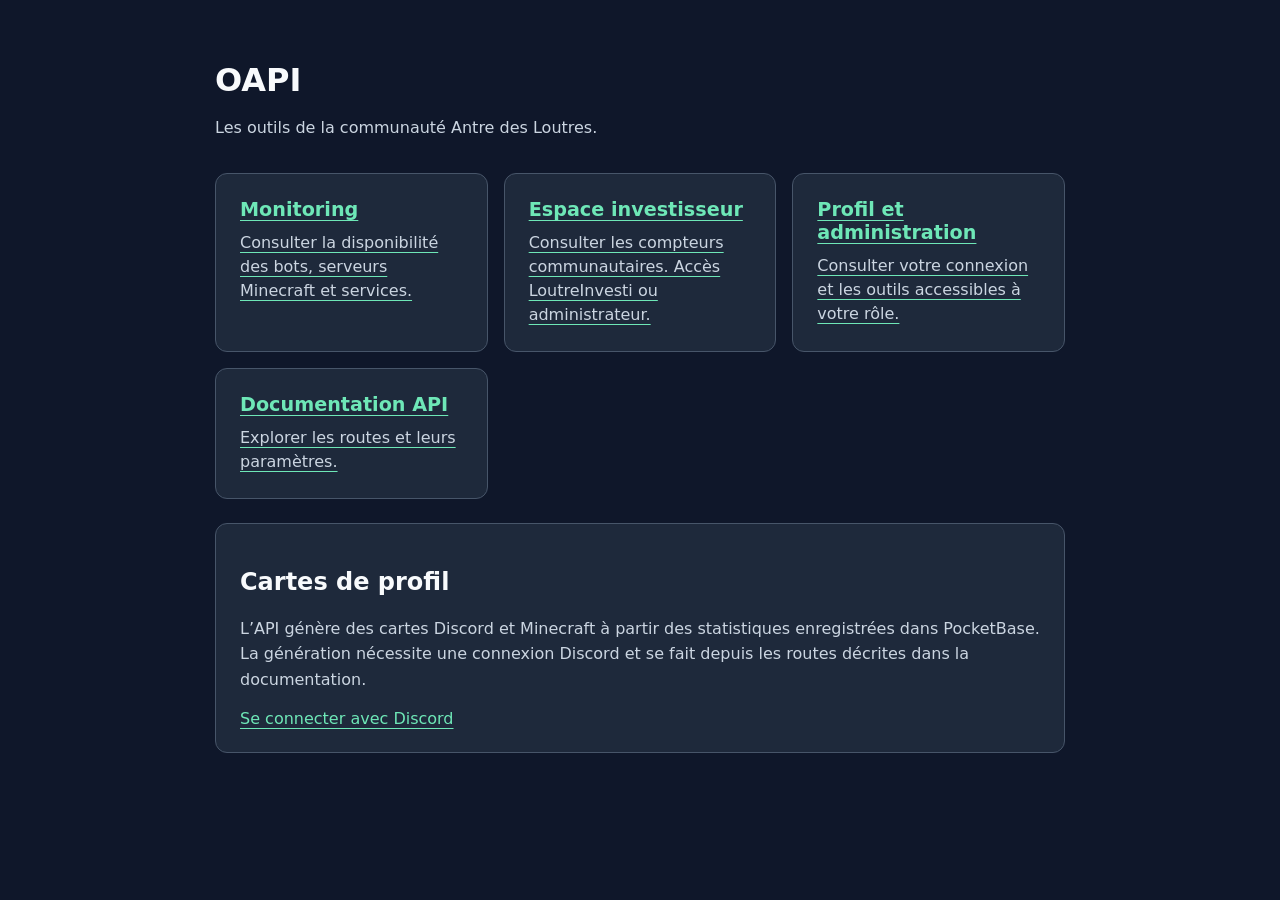
==== commit b8afacdc: "Bug fix and optimization" ====
--- a/public/index.html
+++ b/public/index.html
@@ -1,875 +1,38 @@
 <!DOCTYPE html>
 <html lang="fr">
 <head>
-  <meta charset="UTF-8" />
-  <meta name="viewport" content="width=device-width, initial-scale=1.0" />
-  <title>OtterApi — Dashboard</title>
-  <link rel="preconnect" href="https://fonts.googleapis.com" />
-  <link href="https://fonts.googleapis.com/css2?family=Press+Start+2P&family=VT323:wght@400&family=Share+Tech+Mono&display=swap" rel="stylesheet" />
-  <link rel="stylesheet" href="css/base.css" />
-  <link rel="stylesheet" href="css/layout.css" />
-  <link rel="stylesheet" href="css/components.css" />
-  <link rel="stylesheet" href="css/views.css" />
-
+    <meta charset="UTF-8">
+    <meta name="viewport" content="width=device-width, initial-scale=1.0">
+    <title>OAPI — Antre des Loutres</title>
+    <style>
+        :root { color-scheme: dark; font-family: system-ui, sans-serif; background: #0f172a; color: #f8fafc; }
+        body { max-width: 850px; margin: 0 auto; padding: 40px 20px; }
+        header { margin-bottom: 32px; }
+        h1 { margin-bottom: 8px; }
+        p { color: #cbd5e1; line-height: 1.6; }
+        nav { display: grid; grid-template-columns: repeat(auto-fit, minmax(240px, 1fr)); gap: 16px; }
+        nav a, section { background: #1e293b; border: 1px solid #475569; border-radius: 12px; padding: 24px; }
+        a { color: #6ee7b7; text-underline-offset: 4px; }
+        a:focus-visible { outline: 3px solid #6ee7b7; outline-offset: 4px; }
+        nav strong { display: block; font-size: 1.2rem; }
+        nav span { display: block; color: #cbd5e1; margin-top: 10px; line-height: 1.5; }
+        section { margin-top: 24px; }
+    </style>
 </head>
-<body class="grid-bg">
-
-<!-- ═══════════════ LOGIN SCREEN ═══════════════ -->
-<div id="login-screen">
-  <div class="login-box pixel-corner">
-    <img src="otter_mascot.png" alt="Otter" class="login-otter" />
-    <div class="login-title">OTTER<br/>API</div>
-    <div class="login-sub">// Connexion requise</div>
-    <hr class="login-divider" />
-    <p style="font-size:15px; color:var(--text2); margin-bottom:20px;">
-      Authentifiez-vous avec votre compte Discord pour accéder au dashboard.
-    </p>
-    <a href="/api/auth/login" class="btn btn-discord" style="width:100%; justify-content:center;">
-      <span>⬡</span> CONNEXION DISCORD
-    </a>
-    <div id="login-error" style="display:none;" class="alert alert-error" style="margin-top:12px;"></div>
-  </div>
-</div>
-
-<!-- ═══════════════ APP SHELL ═══════════════ -->
-<div id="app" style="display:none;">
-
-  <!-- HEADER -->
-  <header id="header">
-    <a class="logo" href="#" onclick="navigate('home'); return false;">
-      <img src="otter_mascot.png" alt="Otter" />
-      <div>
-        <div class="logo-text">OTTERAPI</div>
-        <div class="logo-sub">// DEV DASHBOARD</div>
-      </div>
-    </a>
-    <span class="env-badge">◉ DEV</span>
-    <div class="spacer"></div>
-    <div id="user-info">
-      <img id="user-avatar" src="" alt="avatar" onerror="this.style.display='none'" />
-      <div>
-        <div id="user-name">—</div>
-        <div id="user-role">—</div>
-      </div>
-      <button class="btn-logout" onclick="logout()">[ QUITTER ]</button>
-    </div>
-  </header>
-
-  <!-- SIDEBAR -->
-  <nav id="sidebar">
-    <div class="nav-section">
-      <div class="nav-section-title">// NAVIGATION</div>
-      <div class="nav-item active" onclick="navigate('home')" id="nav-home">
-        <span class="nav-icon">⌂</span> Accueil
-      </div>
-      <div class="nav-item" onclick="navigate('monitoring')" id="nav-monitoring">
-        <span class="nav-icon">◈</span> Monitoring
-      </div>
-    </div>
-
-    <div class="nav-section">
-      <div class="nav-section-title">// GÉNÉRATION</div>
-      <div class="nav-item" onclick="navigate('discord')" id="nav-discord">
-        <span class="nav-icon">⬡</span> Discord Summary
-      </div>
-      <div class="nav-item" onclick="navigate('minecraft')" id="nav-minecraft">
-        <span class="nav-icon">⬛</span> Minecraft Summary
-      </div>
-    </div>
-
-    <div class="nav-section" id="nav-section-admin" style="display:none;">
-      <div class="nav-section-title">// ADMIN</div>
-      <div class="nav-item" onclick="navigate('admin')" id="nav-admin">
-        <span class="nav-icon">⚙</span> Utilisateurs
-      </div>
-    </div>
-
-    <div class="nav-section" id="nav-section-investor" style="display:none;">
-      <div class="nav-section-title">// INVESTOR</div>
-      <div class="nav-item" onclick="navigate('investor')" id="nav-investor">
-        <span class="nav-icon">◆</span> Statistiques
-      </div>
-    </div>
-  </nav>
-
-  <!-- MAIN -->
-  <main id="main">
-
-    <!-- ══ HOME ══ -->
-    <div class="view active" id="view-home">
-      <div class="hero">
-        <img src="otter_mascot.png" alt="Otter" class="hero-otter" />
-        <div>
-          <div class="hero-greeting" id="hero-greeting">LOADING<span class="cursor"></span></div>
-          <div class="hero-sub">Bienvenue dans votre espace OtterApi</div>
-        </div>
-      </div>
-
-      <div class="quick-grid">
-        <div class="quick-card qc-discord" onclick="navigate('discord')">
-          <span class="quick-card-icon">⬡</span>
-          <div class="quick-card-title">DISCORD</div>
-          <div class="quick-card-sub">Génère une image résumé</div>
-        </div>
-        <div class="quick-card qc-minecraft" onclick="navigate('minecraft')">
-          <span class="quick-card-icon">⬛</span>
-          <div class="quick-card-title">MINECRAFT</div>
-          <div class="quick-card-sub">Statistiques joueur</div>
-        </div>
-        <div class="quick-card qc-monitoring" onclick="navigate('monitoring')">
-          <span class="quick-card-icon">◈</span>
-          <div class="quick-card-title">MONITORING</div>
-          <div class="quick-card-sub">État des services</div>
-        </div>
-        <div class="quick-card qc-investor" onclick="navigate('investor')" id="qc-investor" style="display:none;">
-          <span class="quick-card-icon">◆</span>
-          <div class="quick-card-title">INVESTOR</div>
-          <div class="quick-card-sub">Statistiques avancées</div>
-        </div>
-        <div class="quick-card qc-admin" onclick="navigate('admin')" id="qc-admin" style="display:none;">
-          <span class="quick-card-icon">⚙</span>
-          <div class="quick-card-title">ADMIN</div>
-          <div class="quick-card-sub">Gestion des membres</div>
-        </div>
-      </div>
-
-      <!-- Monitoring mini preview -->
-      <div class="card">
-        <div class="card-title">◈ STATUS RAPIDE</div>
-        <div id="home-monitoring-preview">
-          <span class="loader">CHARGEMENT</span>
-        </div>
-      </div>
-    </div>
-
-    <!-- ══ DISCORD ══ -->
-    <div class="view" id="view-discord">
-      <div class="page-title">⬡ DISCORD SUMMARY</div>
-      <div class="page-sub">// Génère une image résumé pour votre compte Discord</div>
-
-      <div class="card">
-        <div class="card-title">▶ GÉNÉRATION</div>
-        <div class="form-group">
-          <label class="form-label">Discord Snowflake ID</label>
-          <input
-            type="text"
-            class="form-input"
-            id="discord-id-input"
-            placeholder="ex: 123456789012345678"
-            maxlength="20"
-          />
-          <div id="discord-id-hint" style="font-size:12px;color:var(--text3);margin-top:4px;">
-            ⟶ Sera pré-rempli avec votre ID Discord
-          </div>
-        </div>
-        <button class="btn btn-primary" onclick="generateDiscordSummary()" id="btn-discord-gen">
-          ▶ GÉNÉRER L'IMAGE
-        </button>
-        <div id="discord-error" style="display:none;" class="alert alert-error"></div>
-      </div>
-
-      <div id="discord-result" style="display:none;">
-        <div class="card">
-          <div class="card-title">◉ RÉSULTAT</div>
-          <div class="result-img-wrap">
-            <img id="discord-img" src="" alt="Discord Summary" class="result-img" />
-          </div>
-          <div style="margin-top:16px; display:flex; gap:10px; flex-wrap:wrap;">
-            <a id="discord-img-link" href="#" target="_blank" class="btn btn-cyan">↗ OUVRIR EN PLEIN ÉCRAN</a>
-          </div>
-        </div>
-      </div>
-    </div>
-
-    <!-- ══ MINECRAFT ══ -->
-    <div class="view" id="view-minecraft">
-      <div class="page-title">⬛ MINECRAFT SUMMARY</div>
-      <div class="page-sub">// Génère une image résumé pour un joueur Minecraft</div>
-
-      <div class="card">
-        <div class="card-title">▶ GÉNÉRATION</div>
-        <div class="form-group">
-          <label class="form-label">UUID Minecraft</label>
-          <input
-            type="text"
-            class="form-input"
-            id="minecraft-uuid-input"
-            placeholder="ex: 550e8400-e29b-41d4-a716-446655440000"
-            maxlength="36"
-          />
-          <div style="font-size:12px;color:var(--text3);margin-top:4px;">
-            ⟶ Format UUID avec ou sans tirets (32 hex chars)
-          </div>
-        </div>
-        <button class="btn btn-primary" onclick="generateMinecraftSummary()" id="btn-minecraft-gen">
-          ▶ GÉNÉRER L'IMAGE
-        </button>
-        <div id="minecraft-error" style="display:none;" class="alert alert-error"></div>
-      </div>
-
-      <div id="minecraft-result" style="display:none;">
-        <div class="card">
-          <div class="card-title">◉ RÉSULTAT</div>
-          <div class="result-img-wrap">
-            <img id="minecraft-img" src="" alt="Minecraft Summary" class="result-img" />
-          </div>
-          <div style="margin-top:16px; display:flex; gap:10px; flex-wrap:wrap;">
-            <a id="minecraft-img-link" href="#" target="_blank" class="btn btn-cyan">↗ OUVRIR EN PLEIN ÉCRAN</a>
-          </div>
-        </div>
-      </div>
-    </div>
-
-    <!-- ══ MONITORING ══ -->
-    <div class="view" id="view-monitoring">
-      <div class="page-title">◈ MONITORING</div>
-      <div class="page-sub">// État en temps réel des services OtterApi</div>
-
-      <div style="display:flex; gap:10px; margin-bottom:20px; flex-wrap:wrap;">
-        <div class="stats-grid" style="flex:1; margin-bottom:0;" id="monitoring-summary">
-          <div class="stat-card">
-            <span class="stat-value" id="mon-total">—</span>
-            <span class="stat-label">Services</span>
-          </div>
-          <div class="stat-card">
-            <span class="stat-value" id="mon-up" style="color:var(--green);">—</span>
-            <span class="stat-label">Opérationnels</span>
-          </div>
-          <div class="stat-card">
-            <span class="stat-value" id="mon-down" style="color:var(--red);">—</span>
-            <span class="stat-label">En anomalie</span>
-          </div>
-        </div>
-        <button class="btn btn-cyan" onclick="loadMonitoring()" style="align-self:flex-start;">↺ REFRESH</button>
-      </div>
-
-      <div class="card">
-        <div class="card-title">▶ SERVICES</div>
-        <div class="mon-meta">
-          <span id="mon-last-update">—</span>
-          <span style="color:var(--text3);">POLL 30s</span>
-        </div>
-        <div class="mon-progress-track">
-          <div class="mon-progress-fill" id="mon-progress-bar"></div>
-        </div>
-        <div id="monitoring-list">
-          <span class="loader">CHARGEMENT</span>
-        </div>
-      </div>
-    </div>
-
-    <!-- ══ ADMIN ══ -->
-    <div class="view" id="view-admin">
-      <div class="page-title">⚙ ADMIN — UTILISATEURS</div>
-      <div class="page-sub">// Liste de tous les membres Discord enregistrés</div>
-
-      <div style="margin-bottom:16px; display:flex; gap:10px; align-items:center; flex-wrap:wrap;">
-        <input
-          type="text"
-          class="form-input"
-          id="admin-search"
-          placeholder="Filtrer par pseudo..."
-          style="max-width:300px;"
-          oninput="filterUsers()"
-        />
-        <button class="btn btn-cyan" onclick="loadAdmin()">↺ REFRESH</button>
-        <span id="admin-count" style="font-size:14px; color:var(--text3); margin-left:auto;"></span>
-      </div>
-
-      <div class="card" id="admin-card">
-        <div id="admin-content">
-          <span class="loader">CHARGEMENT</span>
-        </div>
-      </div>
-    </div>
-
-    <!-- ══ INVESTOR ══ -->
-    <div class="view" id="view-investor">
-      <div class="page-title">◆ INVESTOR STATS</div>
-      <div class="page-sub">// Statistiques de performance de la plateforme</div>
-
-      <div id="investor-content">
-        <span class="loader">CHARGEMENT</span>
-      </div>
-    </div>
-
-  </main>
-</div>
-
-<!-- STATUS BAR -->
-<div class="status-bar" id="status-bar" style="display:none;">
-  <div class="sb-item">
-    <div class="sb-dot" id="sb-api-dot" style="background:var(--yellow)"></div>
-    <span id="sb-api-status">API: connecting...</span>
-  </div>
-  <div class="sb-item">
-    <span id="sb-user-info">—</span>
-  </div>
-  <div id="sb-clock">--:--:--</div>
-</div>
-
-<script>
-// ═══════════════════════════════════════════
-// STATE
-// ═══════════════════════════════════════════
-const API = '';  // same origin
-let currentUser = null;
-let allUsers = [];
-let currentView = 'home';
-
-// Monitoring cache & polling
-let monitoringCache = null;          // last successful response
-let monitoringPollTimer = null;      // setInterval handle
-let monitoringCountdownTimer = null; // setInterval for countdown bar
-const POLL_INTERVAL = 30_000;        // 30 seconds
-
-// ═══════════════════════════════════════════
-// BOOT
-// ═══════════════════════════════════════════
-(async () => {
-  // Check login_error param
-  const params = new URLSearchParams(location.search);
-  if (params.get('login_error')) {
-    document.getElementById('login-error').textContent = '✖ ' + decodeURIComponent(params.get('login_error'));
-    document.getElementById('login-error').style.display = 'block';
-  }
-
-  const user = await fetchMe();
-  if (!user || !user.authenticated) {
-    document.getElementById('login-screen').style.display = 'flex';
-    return;
-  }
-
-  bootApp(user);
-})();
-
-async function fetchMe() {
-  try {
-    const r = await fetch('/api/auth/me', { credentials: 'include' });
-    if (!r.ok) return null;
-    return await r.json();
-  } catch { return null; }
-}
-
-function bootApp(user) {
-  currentUser = user;
-  document.getElementById('login-screen').style.display = 'none';
-  document.getElementById('app').style.display = 'grid';
-  document.getElementById('status-bar').style.display = 'flex';
-
-  // Fill header
-  document.getElementById('user-name').textContent = user.username || '—';
-  document.getElementById('user-role').textContent = '[ ' + (user.role || 'user').toUpperCase() + ' ]';
-
-  // Hero greeting
-  document.getElementById('hero-greeting').innerHTML =
-    'BIENVENUE, ' + (user.username || 'OTTER').toUpperCase();
-
-  // Show role-specific nav
-  if (user.role === 'admin') {
-    document.getElementById('nav-section-admin').style.display = 'block';
-    document.getElementById('nav-section-investor').style.display = 'block';
-    document.getElementById('qc-admin').style.display = 'block';
-    document.getElementById('qc-investor').style.display = 'block';
-  } else if (user.role === 'investor' || user.role === 'LoutreInvesti') {
-    document.getElementById('nav-section-investor').style.display = 'block';
-    document.getElementById('qc-investor').style.display = 'block';
-  }
-
-  // Pre-fill Discord ID
-  if (user.sub || user.discord_id) {
-    document.getElementById('discord-id-input').value = user.sub || user.discord_id || '';
-  }
-
-  // Status bar
-  document.getElementById('sb-user-info').textContent =
-    (user.username || '?') + ' :: ' + (user.role || 'user');
-  document.getElementById('sb-api-dot').style.background = 'var(--green)';
-  document.getElementById('sb-api-status').textContent = 'API: connected';
-
-  // Clock
-  setInterval(() => {
-    document.getElementById('sb-clock').textContent = new Date().toLocaleTimeString('fr-FR');
-  }, 1000);
-
-  // Load home data immediately
-  loadHomeMonitoring();
-
-  // Start background polling for monitoring
-  startMonitoringPolling();
-
-  // Redirect if login success
-  if (new URLSearchParams(location.search).get('login') === 'success') {
-    history.replaceState({}, '', '/');
-  }
-}
-
-// ═══════════════════════════════════════════
-// NAVIGATION
-// ═══════════════════════════════════════════
-function navigate(view) {
-  // Hide all
-  document.querySelectorAll('.view').forEach(v => v.classList.remove('active'));
-  document.querySelectorAll('.nav-item').forEach(n => n.classList.remove('active'));
-
-  document.getElementById('view-' + view).classList.add('active');
-  const navEl = document.getElementById('nav-' + view);
-  if (navEl) navEl.classList.add('active');
-
-  currentView = view;
-
-  // Lazy load
-  if (view === 'monitoring') loadMonitoring();
-  if (view === 'admin') loadAdmin();
-  if (view === 'investor') loadInvestor();
-}
-
-// ═══════════════════════════════════════════
-// AUTH
-// ═══════════════════════════════════════════
-async function logout() {
-  await fetch('/api/auth/logout', { credentials: 'include' });
-  location.href = '/';
-}
-
-// ═══════════════════════════════════════════
-// DISCORD SUMMARY
-// ═══════════════════════════════════════════
-async function generateDiscordSummary() {
-  const id = document.getElementById('discord-id-input').value.trim();
-  const errEl = document.getElementById('discord-error');
-  const resEl = document.getElementById('discord-result');
-  const btn = document.getElementById('btn-discord-gen');
-
-  errEl.style.display = 'none';
-  resEl.style.display = 'none';
-
-  if (!id) {
-    showError(errEl, 'Veuillez entrer un ID Discord');
-    return;
-  }
-
-  btn.disabled = true;
-  btn.innerHTML = '<span class="loader">GÉNÉRATION</span>';
-
-  try {
-    const r = await fetch('/api/discord-summary/' + encodeURIComponent(id), {
-      method: 'POST',
-      credentials: 'include'
-    });
-
-    if (!r.ok) {
-      const msg = await r.text();
-      showError(errEl, '✖ ' + (msg || 'Erreur ' + r.status));
-      return;
-    }
-
-    const data = await r.json();
-    const imgUrl = makeAbsoluteUrl(data.image_url);
-
-    document.getElementById('discord-img').src = imgUrl;
-    document.getElementById('discord-img-link').href = imgUrl;
-    resEl.style.display = 'block';
-    resEl.scrollIntoView({ behavior: 'smooth', block: 'start' });
-
-  } catch (e) {
-    showError(errEl, '✖ Erreur réseau : ' + e.message);
-  } finally {
-    btn.disabled = false;
-    btn.innerHTML = '▶ GÉNÉRER L\'IMAGE';
-  }
-}
-
-// ═══════════════════════════════════════════
-// MINECRAFT SUMMARY
-// ═══════════════════════════════════════════
-async function generateMinecraftSummary() {
-  const uuid = document.getElementById('minecraft-uuid-input').value.trim();
-  const errEl = document.getElementById('minecraft-error');
-  const resEl = document.getElementById('minecraft-result');
-  const btn = document.getElementById('btn-minecraft-gen');
-
-  errEl.style.display = 'none';
-  resEl.style.display = 'none';
-
-  if (!uuid) {
-    showError(errEl, 'Veuillez entrer un UUID Minecraft');
-    return;
-  }
-
-  btn.disabled = true;
-  btn.innerHTML = '<span class="loader">GÉNÉRATION</span>';
-
-  try {
-    const r = await fetch('/api/minecraft-summary/' + encodeURIComponent(uuid), {
-      method: 'POST',
-      credentials: 'include'
-    });
-
-    if (!r.ok) {
-      const msg = await r.text();
-      showError(errEl, '✖ ' + (msg || 'Erreur ' + r.status));
-      return;
-    }
-
-    const data = await r.json();
-    const imgUrl = makeAbsoluteUrl(data.image_url);
-
-    document.getElementById('minecraft-img').src = imgUrl;
-    document.getElementById('minecraft-img-link').href = imgUrl;
-    resEl.style.display = 'block';
-    resEl.scrollIntoView({ behavior: 'smooth', block: 'start' });
-
-  } catch (e) {
-    showError(errEl, '✖ Erreur réseau : ' + e.message);
-  } finally {
-    btn.disabled = false;
-    btn.innerHTML = '▶ GÉNÉRER L\'IMAGE';
-  }
-}
-
-// ═══════════════════════════════════════════
-// MONITORING — Cache + Auto-poll
-// ═══════════════════════════════════════════
-
-/** Fetch fresh data and store in cache. Returns the data or null on error. */
-async function fetchMonitoring() {
-  try {
-    const r = await fetch('/api/monitoring', { credentials: 'include' });
-    if (!r.ok) throw new Error('HTTP ' + r.status);
-    const data = await r.json();
-    monitoringCache = { data, fetchedAt: Date.now() };
-    return data;
-  } catch (e) {
-    return null;
-  }
-}
-
-/** Start a background poll every POLL_INTERVAL ms. */
-function startMonitoringPolling() {
-  if (monitoringPollTimer) return; // already running
-  monitoringPollTimer = setInterval(async () => {
-    const data = await fetchMonitoring();
-    if (!data) return;
-    // Silently update home preview (always)
-    const homeEl = document.getElementById('home-monitoring-preview');
-    if (homeEl) renderMonitoring(data, homeEl, false);
-    // Silently update monitoring view if active (no spinner)
-    if (currentView === 'monitoring') {
-      const listEl = document.getElementById('monitoring-list');
-      if (listEl) renderMonitoring(data, listEl, true);
-      updateMonitoringMeta();
-    }
-  }, POLL_INTERVAL);
-}
-
-/** Show time-since-last-fetch and a countdown bar. */
-function updateMonitoringMeta() {
-  if (!monitoringCache) return;
-  const elapsed = Date.now() - monitoringCache.fetchedAt;
-  const remaining = Math.max(0, POLL_INTERVAL - elapsed);
-  const pct = Math.round(((POLL_INTERVAL - remaining) / POLL_INTERVAL) * 100);
-
-  const metaEl = document.getElementById('mon-last-update');
-  const barEl  = document.getElementById('mon-progress-bar');
-  if (metaEl) {
-    const s = Math.round(elapsed / 1000);
-    metaEl.textContent = 'Actualisé il y a ' + s + 's — prochain dans ' + Math.round(remaining / 1000) + 's';
-  }
-  if (barEl) barEl.style.width = pct + '%';
-}
-
-/** Load monitoring: show cache instantly if available, then fetch fresh data. */
-async function loadMonitoring() {
-  const listEl = document.getElementById('monitoring-list');
-
-  // 1. If we have cache, show it immediately (no spinner)
-  if (monitoringCache) {
-    renderMonitoring(monitoringCache.data, listEl, true);
-    updateMonitoringMeta();
-  } else {
-    listEl.innerHTML = '<span class="loader">CHARGEMENT</span>';
-  }
-
-  // 2. Fetch fresh data in background
-  const data = await fetchMonitoring();
-  if (!data) {
-    if (!monitoringCache) {
-      listEl.innerHTML = '<div class="alert alert-error">✖ Impossible de joindre l\'API</div>';
-    }
-    return;
-  }
-  renderMonitoring(data, listEl, true);
-  updateMonitoringMeta();
-
-  // 3. Start countdown refresh display
-  if (monitoringCountdownTimer) clearInterval(monitoringCountdownTimer);
-  monitoringCountdownTimer = setInterval(() => {
-    if (currentView === 'monitoring') updateMonitoringMeta();
-    else {
-      clearInterval(monitoringCountdownTimer);
-      monitoringCountdownTimer = null;
-    }
-  }, 1000);
-}
-
-async function loadHomeMonitoring() {
-  const el = document.getElementById('home-monitoring-preview');
-
-  // Show cache instantly if we have it
-  if (monitoringCache) {
-    renderMonitoring(monitoringCache.data, el, false);
-    return;
-  }
-
-  const data = await fetchMonitoring();
-  if (!data) {
-    el.innerHTML = '<div class="alert alert-error">✖ Monitoring indisponible</div>';
-    return;
-  }
-  renderMonitoring(data, el, false);
-}
-
-// Category metadata
-const CATEGORY_META = {
-  discord:      { label: 'Discord',      icon: '⧡', color: '#5865f2' },
-  minecraft:    { label: 'Minecraft',    icon: '⬛', color: 'var(--green)' },
-  site:         { label: 'Sites Web',    icon: '▦', color: 'var(--primary)' },
-  api:          { label: 'APIs',         icon: '◐', color: 'var(--yellow)' },
-  'self-hosted':{ label: 'Self-Hosted',  icon: '⌂', color: 'var(--accent-lt)' },
-  http:         { label: 'HTTP',         icon: '◎', color: 'var(--text2)' },
-};
-
-function renderMonitoring(data, container, showStats) {
-  const services = data.services || [];
-  const upCount   = services.filter(s => isUp(s)).length;
-  const downCount = services.length - upCount;
-
-  if (showStats) {
-    document.getElementById('mon-total').textContent = services.length;
-    document.getElementById('mon-up').textContent   = upCount;
-    document.getElementById('mon-down').textContent = downCount;
-  }
-
-  if (services.length === 0) {
-    container.innerHTML = '<div class="alert alert-info">Aucun service configuré.</div>';
-    return;
-  }
-
-  // Group services by type_name
-  const groups = {};
-  for (const s of services) {
-    const key = (s.type_name || s.service_type || s.type || 'http').toLowerCase();
-    if (!groups[key]) groups[key] = [];
-    groups[key].push(s);
-  }
-
-  // Render each category
-  const html = Object.entries(groups).map(([type, list]) => {
-    const meta  = CATEGORY_META[type] || { label: type.toUpperCase(), icon: '◇', color: 'var(--text2)' };
-    const allUp = list.every(s => isUp(s));
-    const anyDown = list.some(s => !isUp(s));
-
-    const rows = list.map(s => {
-      const up = isUp(s);
-      // Extra metadata line
-      let extra = '';
-      if (s.metadata) {
-        if (s.metadata.uptime)     extra = `<span class="svc-extra">⏱ ${esc(s.metadata.uptime.human)}</span>`;
-        if (s.metadata.online_players != null)
-          extra = `<span class="svc-extra">▶ ${s.metadata.online_players}/${s.metadata.max_players} joueurs</span>`;
-        if (s.metadata.discord && s.metadata.discord.ping != null)
-          extra += `<span class="svc-extra">ping ${s.metadata.discord.ping}ms</span>`;
-      }
-      if (!up && s.error) extra = `<span class="svc-error">${esc(s.error.substring(0,60))}</span>`;
-
-      return `
-        <div class="service-item">
-          <div class="service-dot ${up ? 'dot-up' : 'dot-down'}"></div>
-          <div class="svc-main">
-            <span class="service-name">${esc(s.name || '—')}</span>
-            ${extra}
-          </div>
-          <div class="service-status ${up ? 'status-up' : 'status-down'}">${up ? 'UP' : 'DOWN'}</div>
-          <div class="service-time">${s.response_time_ms != null ? s.response_time_ms.toFixed(0) + '&thinsp;ms' : '—'}</div>
-        </div>`;
-    }).join('');
-
-    return `
-      <div class="mon-category">
-        <div class="mon-cat-header" style="--cat-color:${meta.color}">
-          <span class="mon-cat-icon">${meta.icon}</span>
-          <span class="mon-cat-label">${meta.label}</span>
-          <span class="mon-cat-count ${anyDown ? 'has-down' : 'all-up'}">
-            ${list.filter(s => isUp(s)).length}/${list.length} UP
-          </span>
-        </div>
-        <div class="service-list">${rows}</div>
-      </div>`;
-  }).join('');
-
-  container.innerHTML = html;
-}
-
-function isUp(s) {
-  const status = (s.status || '').toUpperCase();
-  return status === 'UP' || status === 'OK' || status === 'HEALTHY' || status === 'ONLINE';
-}
-
-// ═══════════════════════════════════════════
-// ADMIN
-// ═══════════════════════════════════════════
-async function loadAdmin() {
-  if (!currentUser || currentUser.role !== 'admin') {
-    document.getElementById('admin-content').innerHTML = renderForbidden();
-    return;
-  }
-
-  const content = document.getElementById('admin-content');
-  content.innerHTML = '<span class="loader">CHARGEMENT</span>';
-
-  try {
-    const r = await fetch('/api/admin/users', { credentials: 'include' });
-    if (r.status === 403) { content.innerHTML = renderForbidden(); return; }
-    if (!r.ok) throw new Error('HTTP ' + r.status);
-    allUsers = await r.json();
-    renderUsersTable(allUsers);
-  } catch (e) {
-    content.innerHTML = '<div class="alert alert-error">✖ ' + e.message + '</div>';
-  }
-}
-
-function renderUsersTable(users) {
-  document.getElementById('admin-count').textContent = users.length + ' utilisateur(s)';
-
-  if (users.length === 0) {
-    document.getElementById('admin-content').innerHTML =
-      '<div class="alert alert-info">Aucun utilisateur trouvé.</div>';
-    return;
-  }
-
-  const rows = users.map(u => `
-    <tr>
-      <td>
-        <img
-          class="user-avatar-sm"
-          src="${u.avatar_url || u.avatar || ''}"
-          onerror="this.style.display='none'"
-          alt=""
-        />
-      </td>
-      <td>${esc(u.username || u.name || '—')}</td>
-      <td style="font-family:'Share Tech Mono',monospace; font-size:13px; color:var(--text3);">
-        ${esc(u.discord_id || u.id || '—')}
-      </td>
-      <td><span class="role-badge role-${getRoleClass(u.role)}">${esc(u.role || 'user')}</span></td>
-      <td style="color:var(--text3); font-size:13px;">${formatDate(u.created || u.joined_at)}</td>
-    </tr>
-  `).join('');
-
-  document.getElementById('admin-content').innerHTML = `
-    <table class="users-table">
-      <thead>
-        <tr>
-          <th></th>
-          <th>Pseudo</th>
-          <th>Discord ID</th>
-          <th>Rôle</th>
-          <th>Inscrit le</th>
-        </tr>
-      </thead>
-      <tbody>${rows}</tbody>
-    </table>
-  `;
-}
-
-function filterUsers() {
-  const q = document.getElementById('admin-search').value.toLowerCase();
-  const filtered = allUsers.filter(u =>
-    (u.username || u.name || '').toLowerCase().includes(q)
-  );
-  renderUsersTable(filtered);
-}
-
-function getRoleClass(role) {
-  if (role === 'admin') return 'admin';
-  if (role === 'investor' || role === 'LoutreInvesti') return 'investor';
-  return 'user';
-}
-
-// ═══════════════════════════════════════════
-// INVESTOR
-// ═══════════════════════════════════════════
-async function loadInvestor() {
-  const el = document.getElementById('investor-content');
-  el.innerHTML = '<span class="loader">CHARGEMENT</span>';
-
-  if (!currentUser || (currentUser.role !== 'admin' && currentUser.role !== 'investor' && currentUser.role !== 'LoutreInvesti')) {
-    el.innerHTML = renderForbidden();
-    return;
-  }
-
-  try {
-    const r = await fetch('/api/investor/stats', { credentials: 'include' });
-    if (r.status === 403) { el.innerHTML = renderForbidden(); return; }
-    if (!r.ok) throw new Error('HTTP ' + r.status);
-    const data = await r.json();
-
-    const entries = Object.entries(data);
-    el.innerHTML = `
-      <div class="stats-grid">
-        ${entries.map(([k, v]) => `
-          <div class="stat-card">
-            <span class="stat-value">${formatStatValue(v)}</span>
-            <span class="stat-label">${formatStatKey(k)}</span>
-          </div>
-        `).join('')}
-      </div>
-    `;
-  } catch (e) {
-    el.innerHTML = '<div class="alert alert-error">✖ ' + e.message + '</div>';
-  }
-}
-
-// ═══════════════════════════════════════════
-// UTILS
-// ═══════════════════════════════════════════
-function esc(str) {
-  return String(str ?? '').replace(/&/g,'&amp;').replace(/</g,'&lt;').replace(/>/g,'&gt;');
-}
-
-function showError(el, msg) {
-  el.textContent = msg;
-  el.style.display = 'block';
-}
-
-function renderForbidden() {
-  return `<div class="forbidden">
-    <span class="forbidden-code">403</span>
-    <div class="forbidden-msg">// Accès refusé — rôle insuffisant</div>
-  </div>`;
-}
-
-function makeAbsoluteUrl(url) {
-  if (!url) return '';
-  if (url.startsWith('http')) return url;
-  return url.startsWith('/') ? url : '/' + url;
-}
-
-function formatDate(str) {
-  if (!str) return '—';
-  try { return new Date(str).toLocaleDateString('fr-FR'); }
-  catch { return str; }
-}
-
-function formatStatValue(v) {
-  if (typeof v === 'number') return v.toLocaleString('fr-FR');
-  return String(v);
-}
-
-function formatStatKey(k) {
-  return k.replace(/_/g, ' ').replace(/\b\w/g, c => c.toUpperCase());
-}
-</script>
+<body>
+    <header><h1>OAPI</h1><p>Les outils de la communauté Antre des Loutres.</p></header>
+    <main>
+        <nav aria-label="Services">
+            <a href="/monitoring.html"><strong>Monitoring</strong><span>Consulter la disponibilité des bots, serveurs Minecraft et services.</span></a>
+            <a href="/investor.html"><strong>Espace investisseur</strong><span>Consulter les compteurs communautaires. Accès LoutreInvesti ou administrateur.</span></a>
+            <a href="/admin.html"><strong>Profil et administration</strong><span>Consulter votre connexion et les outils accessibles à votre rôle.</span></a>
+            <a href="/swagger-ui"><strong>Documentation API</strong><span>Explorer les routes et leurs paramètres.</span></a>
+        </nav>
+        <section aria-labelledby="profile-title">
+            <h2 id="profile-title">Cartes de profil</h2>
+            <p>L’API génère des cartes Discord et Minecraft à partir des statistiques enregistrées dans PocketBase. La génération nécessite une connexion Discord et se fait depuis les routes décrites dans la documentation.</p>
+            <a href="/api/auth/login?return_to=/">Se connecter avec Discord</a>
+        </section>
+    </main>
 </body>
 </html>
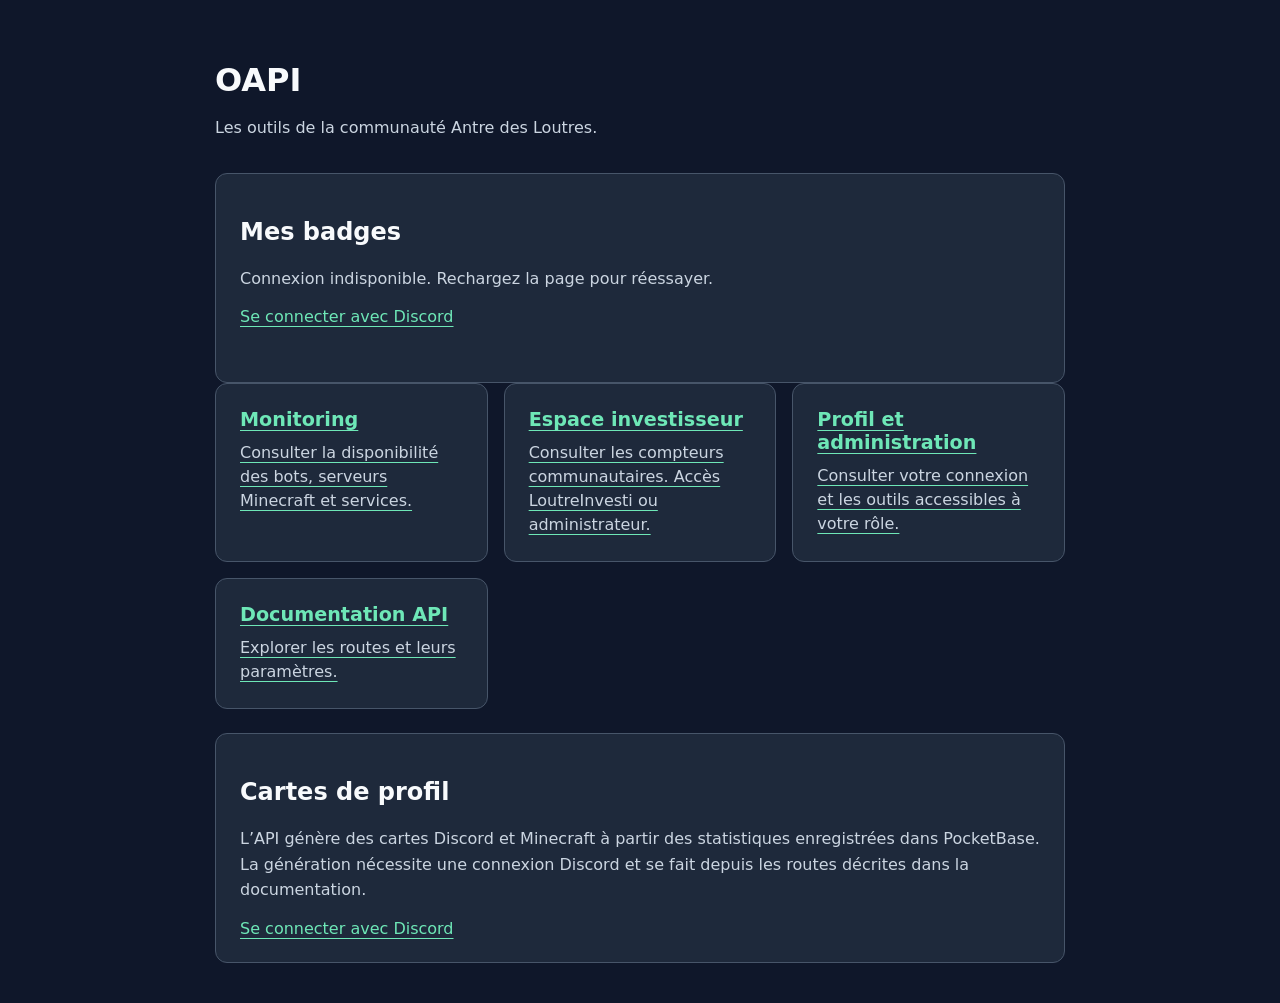
==== commit 91ba323c: "feat(badges): add badge refresh endpoints and improve badge handling logic" ====
--- a/public/index.html
+++ b/public/index.html
@@ -17,11 +17,32 @@
         nav strong { display: block; font-size: 1.2rem; }
         nav span { display: block; color: #cbd5e1; margin-top: 10px; line-height: 1.5; }
         section { margin-top: 24px; }
+        [hidden] { display: none !important; }
+        button { background: #6ee7b7; color: #0f172a; border: 0; border-radius: 8px; padding: 12px 18px; font: inherit; font-weight: 700; cursor: pointer; }
+        button:disabled { opacity: .6; cursor: wait; }
+        button:focus-visible { outline: 3px solid #f8fafc; outline-offset: 4px; }
+        .badge-grid { display: grid; grid-template-columns: repeat(auto-fit, minmax(210px, 1fr)); gap: 16px; padding: 0; list-style: none; }
+        .badge-card { padding: 18px; border: 1px solid #6ee7b7; border-radius: 10px; background: #0f172a; }
+        .badge-card img { width: 64px; height: 64px; object-fit: contain; }
+        .badge-card h3 { margin: 12px 0 4px; }
+        .badge-card p { margin: 6px 0; }
+        .badge-account { font-size: .85rem; color: #6ee7b7; }
     </style>
 </head>
 <body>
     <header><h1>OAPI</h1><p>Les outils de la communauté Antre des Loutres.</p></header>
     <main>
+        <section aria-labelledby="badges-title">
+            <h2 id="badges-title">Mes badges</h2>
+            <p id="badge-session" role="status">Vérification de votre connexion…</p>
+            <a id="badge-login" href="/api/auth/login?return_to=/" hidden>Se connecter avec Discord</a>
+            <div id="badge-controls" hidden>
+                <p>Retrouvez les badges débloqués par votre activité Discord et vos comptes Minecraft liés.</p>
+                <button id="refresh-badges" type="button" disabled>Rafraîchir mes badges</button>
+            </div>
+            <p id="badge-status" role="status" aria-live="polite"></p>
+            <ul id="new-badges" class="badge-grid" aria-label="Nouveaux badges obtenus"></ul>
+        </section>
         <nav aria-label="Services">
             <a href="/monitoring.html"><strong>Monitoring</strong><span>Consulter la disponibilité des bots, serveurs Minecraft et services.</span></a>
             <a href="/investor.html"><strong>Espace investisseur</strong><span>Consulter les compteurs communautaires. Accès LoutreInvesti ou administrateur.</span></a>
@@ -34,5 +55,91 @@
             <a href="/api/auth/login?return_to=/">Se connecter avec Discord</a>
         </section>
     </main>
+    <script>
+        const badgeButton = document.getElementById('refresh-badges');
+        const badgeStatus = document.getElementById('badge-status');
+        const badgeList = document.getElementById('new-badges');
+        const badgeLogin = document.getElementById('badge-login');
+        const badgeControls = document.getElementById('badge-controls');
+
+        function showNewBadge(badge) {
+            const card = document.createElement('li');
+            card.className = 'badge-card';
+            if (badge.image_url) {
+                try {
+                    const url = new URL(badge.image_url, location.origin);
+                    if (['http:', 'https:'].includes(url.protocol)) {
+                        const image = document.createElement('img');
+                        image.src = url.href;
+                        image.alt = '';
+                        image.loading = 'lazy';
+                        image.referrerPolicy = 'no-referrer';
+                        image.addEventListener('error', () => { image.hidden = true; });
+                        card.append(image);
+                    }
+                } catch (_) { /* Keep the badge text if its image is unavailable. */ }
+            }
+            const title = document.createElement('h3');
+            title.textContent = badge.name;
+            const description = document.createElement('p');
+            description.textContent = badge.description;
+            const account = document.createElement('p');
+            account.className = 'badge-account';
+            account.textContent = `${badge.platform} · ${badge.account}`;
+            card.append(title, description, account);
+            badgeList.append(card);
+        }
+
+        async function refreshBadges() {
+            badgeButton.disabled = true;
+            badgeButton.textContent = 'Vérification en cours…';
+            badgeStatus.textContent = 'Vérification de vos statistiques Discord et Minecraft…';
+            badgeList.setAttribute('aria-busy', 'true');
+            try {
+                const response = await fetch('/api/badges/me/refresh', { method: 'POST', credentials: 'same-origin', cache: 'no-store' });
+                if (response.status === 401) {
+                    badgeControls.hidden = true;
+                    badgeLogin.hidden = false;
+                    badgeStatus.textContent = 'Votre session a expiré. Reconnectez-vous pour rafraîchir vos badges.';
+                    return;
+                }
+                if (!response.ok) throw new Error('Refresh failed');
+                const result = await response.json();
+                if (!Array.isArray(result.new_badges) || !Array.isArray(result.failed_accounts) || !Number.isInteger(result.accounts_checked)) throw new Error('Invalid response');
+                badgeList.replaceChildren();
+                result.new_badges.forEach(showNewBadge);
+                badgeStatus.textContent = result.new_badges.length
+                    ? `${result.new_badges.length} nouveau(x) badge(s) obtenu(s) !`
+                    : result.failed_accounts.length ? 'Le rafraîchissement est incomplet.'
+                    : result.accounts_checked === 0 ? 'Aucun compte lié trouvé pour le moment.'
+                    : 'Vos badges sont à jour. Aucun nouveau badge pour le moment.';
+                if (result.failed_accounts.length) badgeStatus.textContent += ` Impossible de vérifier : ${result.failed_accounts.join(', ')}. Réessayez.`;
+            } catch (_) {
+                badgeStatus.textContent = 'Le rafraîchissement est indisponible. Réessayez dans un instant.';
+            } finally {
+                badgeButton.disabled = false;
+                badgeButton.textContent = 'Rafraîchir mes badges';
+                badgeList.setAttribute('aria-busy', 'false');
+            }
+        }
+
+        badgeButton.addEventListener('click', refreshBadges);
+        async function loadBadgeSession() {
+            try {
+                const response = await fetch('/api/auth/me', { credentials: 'same-origin', cache: 'no-store' });
+                if (!response.ok) throw new Error('Session unavailable');
+                const session = await response.json();
+                badgeControls.hidden = !session.authenticated;
+                badgeLogin.hidden = Boolean(session.authenticated);
+                badgeButton.disabled = !session.authenticated;
+                document.getElementById('badge-session').textContent = session.authenticated
+                    ? `Connecté en tant que ${session.username}.` : 'Connectez-vous pour découvrir vos nouveaux badges.';
+            } catch (_) {
+                document.getElementById('badge-session').textContent = 'Connexion indisponible. Rechargez la page pour réessayer.';
+                badgeLogin.hidden = false;
+            }
+        }
+        loadBadgeSession();
+    </script>
 </body>
 </html>
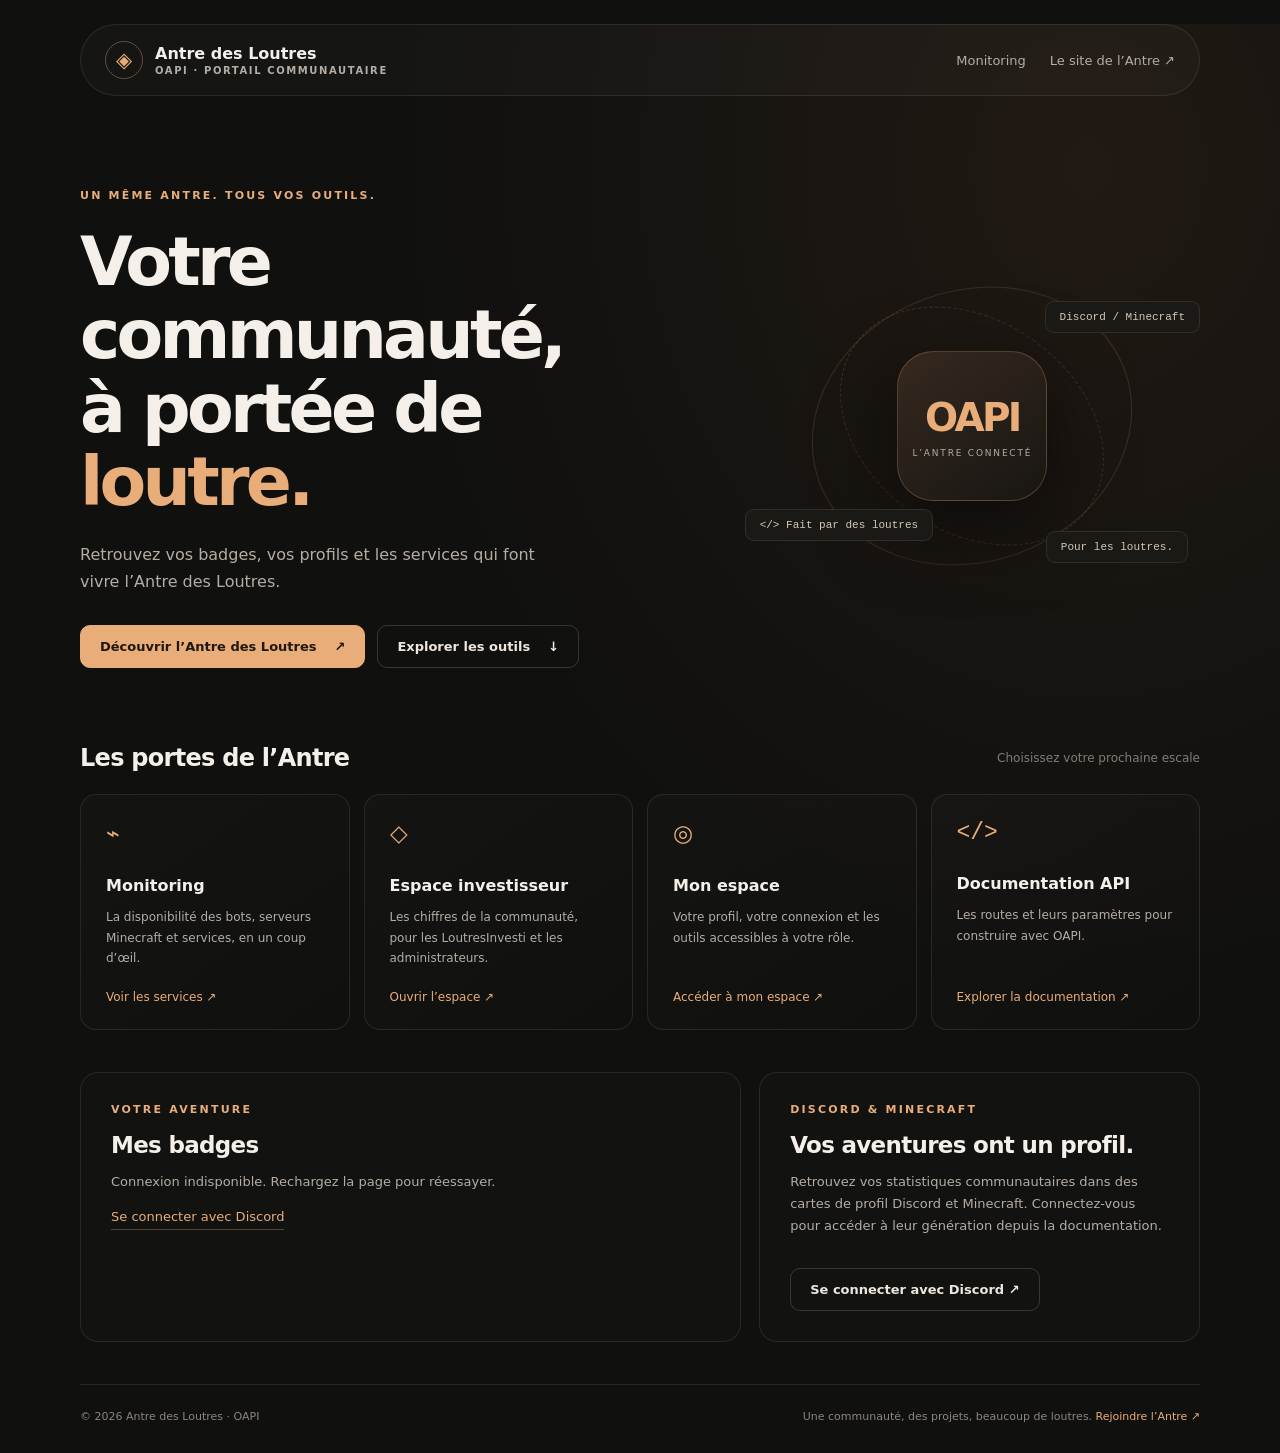
==== commit 9acbebe9: "feat(ui): redesign homepage layout and enhance accessibility features" ====
--- a/public/index.html
+++ b/public/index.html
@@ -3,36 +3,89 @@
 <head>
     <meta charset="UTF-8">
     <meta name="viewport" content="width=device-width, initial-scale=1.0">
+    <meta name="description" content="Le portail OAPI de l’Antre des Loutres : badges, profils Discord et Minecraft, monitoring et outils communautaires.">
     <title>OAPI — Antre des Loutres</title>
     <style>
-        :root { color-scheme: dark; font-family: system-ui, sans-serif; background: #0f172a; color: #f8fafc; }
-        body { max-width: 850px; margin: 0 auto; padding: 40px 20px; }
-        header { margin-bottom: 32px; }
-        h1 { margin-bottom: 8px; }
-        p { color: #cbd5e1; line-height: 1.6; }
-        nav { display: grid; grid-template-columns: repeat(auto-fit, minmax(240px, 1fr)); gap: 16px; }
-        nav a, section { background: #1e293b; border: 1px solid #475569; border-radius: 12px; padding: 24px; }
-        a { color: #6ee7b7; text-underline-offset: 4px; }
-        a:focus-visible { outline: 3px solid #6ee7b7; outline-offset: 4px; }
-        nav strong { display: block; font-size: 1.2rem; }
-        nav span { display: block; color: #cbd5e1; margin-top: 10px; line-height: 1.5; }
-        section { margin-top: 24px; }
-        [hidden] { display: none !important; }
-        button { background: #6ee7b7; color: #0f172a; border: 0; border-radius: 8px; padding: 12px 18px; font: inherit; font-weight: 700; cursor: pointer; }
-        button:disabled { opacity: .6; cursor: wait; }
-        button:focus-visible { outline: 3px solid #f8fafc; outline-offset: 4px; }
-        .badge-grid { display: grid; grid-template-columns: repeat(auto-fit, minmax(210px, 1fr)); gap: 16px; padding: 0; list-style: none; }
-        .badge-card { padding: 18px; border: 1px solid #6ee7b7; border-radius: 10px; background: #0f172a; }
-        .badge-card img { width: 64px; height: 64px; object-fit: contain; }
-        .badge-card h3 { margin: 12px 0 4px; }
-        .badge-card p { margin: 6px 0; }
-        .badge-account { font-size: .85rem; color: #6ee7b7; }
+        :root { color-scheme: dark; font-family: 'Segoe UI', system-ui, sans-serif; background: #10100f; color: #f4efe9; --muted:#b5ada3; --accent:#e9ad79; --line:#ffffff17; }
+        * { box-sizing:border-box; }
+        body { margin:0; background:radial-gradient(ellipse at 85% 10%, #84502c25, transparent 45%); }
+        a { color:inherit; text-decoration:none; }
+        a:focus-visible, button:focus-visible { outline:3px solid var(--accent); outline-offset:5px; }
+        .shell { width:min(1120px, calc(100% - 48px)); margin:auto; }
+        .topbar { display:flex; align-items:center; justify-content:space-between; gap:20px; margin-top:24px; padding:16px 24px; border:1px solid var(--line); border-radius:50px; background:#ffffff06; }
+        .brand { display:flex; gap:12px; align-items:center; font-weight:650; }
+        .brand-mark { display:grid; place-items:center; width:38px; height:38px; border:1px solid #e9ad7960; border-radius:50%; color:var(--accent); font-size:21px; }
+        .brand small { display:block; margin-top:2px; font-size:10px; letter-spacing:.16em; color:var(--muted); text-transform:uppercase; }
+        .top-links { display:flex; gap:24px; align-items:center; font-size:13px; color:var(--muted); }
+        .top-links a:hover { color:var(--accent); }
+        .hero { display:grid; grid-template-columns:1.35fr 1fr; align-items:center; gap:50px; padding:88px 0 76px; }
+        .eyebrow { color:var(--accent); text-transform:uppercase; letter-spacing:.2em; font-size:11px; font-weight:650; }
+        h1 { font-size:clamp(44px, 5.5vw, 68px); line-height:1.08; letter-spacing:-.055em; font-weight:600; margin:22px 0; }
+        h1 em { color:var(--accent); font-style:normal; }
+        p { color:var(--muted); line-height:1.7; font-size:14px; }
+        .hero p { max-width:470px; font-size:16px; }
+        .actions { display:flex; flex-wrap:wrap; gap:12px; margin-top:30px; }
+        .button, button { display:inline-flex; align-items:center; justify-content:center; gap:18px; background:var(--accent); color:#20170f; border:1px solid var(--accent); border-radius:10px; padding:13px 19px; font:inherit; font-size:13px; font-weight:650; cursor:pointer; transition:background .2s, transform .2s; }
+        .button:hover, button:hover { background:#f4c49d; transform:translateY(-2px); }
+        .button.secondary { background:transparent; color:#eee6dd; border-color:#ffffff28; }
+        .orbit { position:relative; min-height:290px; display:grid; place-items:center; isolation:isolate; }
+        .orbit::before, .orbit::after { content:''; position:absolute; width:270px; height:270px; border:1px solid #e9ad7925; border-radius:50%; transform:rotate(-20deg) scaleX(1.2); z-index:-1; }
+        .orbit::after { width:210px; height:210px; transform:rotate(35deg) scaleX(1.35); border-style:dashed; }
+        .core { text-align:center; width:150px; height:150px; display:flex; flex-direction:column; justify-content:center; background:linear-gradient(145deg,#36291f,#181613); border:1px solid #e9ad7940; border-radius:36px; box-shadow:0 24px 80px #0008; }
+        .core strong { font-size:39px; font-weight:550; letter-spacing:-.07em; color:var(--accent); }
+        .core span { font-size:9px; letter-spacing:.2em; color:var(--muted); margin-top:8px; }
+        .orbit-label { position:absolute; border:1px solid var(--line); border-radius:9px; padding:9px 14px; background:#1b1916; font:11px monospace; color:#d4c7ba; }
+        .orbit-label.one { top:20px; right:0; }.orbit-label.two { bottom:30px; left:0; }.orbit-label.three { bottom:8px; right:12px; }
+        .section-heading { display:flex; align-items:center; justify-content:space-between; gap:16px; margin-bottom:22px; }
+        h2 { font-size:24px; font-weight:550; letter-spacing:-.03em; margin:0; }
+        .section-heading span { color:#837b73; font-size:12px; }
+        .services { display:grid; grid-template-columns:repeat(4,1fr); gap:14px; }
+        .service { display:flex; flex-direction:column; min-height:230px; padding:25px; border:1px solid var(--line); background:linear-gradient(145deg,#ffffff05,#ffffff01); border-radius:16px; transition:border-color .2s,transform .2s; }
+        .service:hover { border-color:#e9ad7970; transform:translateY(-4px); }
+        .icon { font:23px monospace; color:var(--accent); margin-bottom:28px; }
+        .service strong { font-size:16px; font-weight:600; }
+        .service p { font-size:12px; margin:12px 0 22px; }
+        .service .go { margin-top:auto; font-size:12px; color:var(--accent); }
+        .member-area { display:grid; grid-template-columns:1.5fr 1fr; gap:18px; margin:42px 0; }
+        .panel { border:1px solid var(--line); border-radius:18px; padding:30px; background:#ffffff03; }
+        .panel .eyebrow { display:block; margin-bottom:16px; }
+        .panel h2 { font-size:23px; }
+        .panel p { font-size:13px; }
+        #badge-login { display:inline-block; color:var(--accent); font-size:13px; border-bottom:1px solid #e9ad7950; padding-bottom:5px; }
+        #badge-status:empty, .badge-grid:empty { display:none; }
+        [hidden] { display:none !important; }
+        button:disabled { opacity:.6; cursor:wait; }
+        .badge-grid { display:grid; grid-template-columns:repeat(auto-fit,minmax(160px,1fr)); gap:12px; padding:0; list-style:none; }
+        .badge-card { padding:18px; border:1px solid #e9ad7940; border-radius:12px; background:#171511; }
+        .badge-card img { width:64px; height:64px; object-fit:contain; }
+        .badge-card h3 { margin:12px 0 4px; font-size:15px; }.badge-card p { margin:6px 0; }.badge-account { color:var(--accent); }
+        .footer { display:flex; justify-content:space-between; gap:16px; border-top:1px solid var(--line); padding:25px 0 32px; color:#8e857b; font-size:11px; }.footer a { color:var(--accent); }
+        @media(max-width:900px) { .services { grid-template-columns:repeat(2,1fr); }.hero { gap:20px; }.orbit-label.one { right:-8px; } }
+        @media(max-width:640px) { .shell { width:calc(100% - 32px); }.topbar { padding:13px 16px; }.top-links a:first-child { display:none; }.top-links { gap:10px; font-size:11px; }.brand { font-size:12px; }.hero { grid-template-columns:1fr; padding:56px 0 40px; gap:22px; }.orbit { min-height:260px; max-width:330px; width:100%; margin:auto; }.services,.member-area { grid-template-columns:1fr; }.service { min-height:190px; }.section-heading span { display:none; }.panel { padding:24px; }.footer { flex-direction:column; } }
+        @media(prefers-reduced-motion:reduce) { * { transition:none !important; } }
     </style>
 </head>
 <body>
-    <header><h1>OAPI</h1><p>Les outils de la communauté Antre des Loutres.</p></header>
+    <div class="shell">
+    <header class="topbar">
+        <a class="brand" href="/" aria-label="OAPI — Accueil"><span class="brand-mark" aria-hidden="true">◈</span><span>Antre des Loutres<small>OAPI · Portail communautaire</small></span></a>
+        <nav class="top-links" aria-label="Navigation principale"><a href="/monitoring.html">Monitoring</a><a href="https://antredesloutres.fr/">Le site de l’Antre ↗</a></nav>
+    </header>
     <main>
-        <section aria-labelledby="badges-title">
+        <section class="hero" aria-labelledby="welcome-title">
+            <div><span class="eyebrow">Un même antre. Tous vos outils.</span><h1 id="welcome-title">Votre communauté,<br>à portée de <em>loutre.</em></h1><p>Retrouvez vos badges, vos profils et les services qui font vivre l’Antre des Loutres.</p><div class="actions"><a class="button" href="https://antredesloutres.fr/">Découvrir l’Antre des Loutres <span aria-hidden="true">↗</span></a><a class="button secondary" href="#services">Explorer les outils <span aria-hidden="true">↓</span></a></div></div>
+            <div class="orbit" aria-hidden="true"><span class="orbit-label one">Discord / Minecraft</span><div class="core"><strong>OAPI</strong><span>L’ANTRE CONNECTÉ</span></div><span class="orbit-label two">&lt;/&gt; Fait par des loutres</span><span class="orbit-label three">Pour les loutres.</span></div>
+        </section>
+        <section id="services" aria-labelledby="services-title"><div class="section-heading"><h2 id="services-title">Les portes de l’Antre</h2><span>Choisissez votre prochaine escale</span></div>
+        <nav class="services" aria-label="Services">
+            <a class="service" href="/monitoring.html"><span class="icon" aria-hidden="true">⌁</span><strong>Monitoring</strong><p>La disponibilité des bots, serveurs Minecraft et services, en un coup d’œil.</p><span class="go">Voir les services ↗</span></a>
+            <a class="service" href="/investor.html"><span class="icon" aria-hidden="true">◇</span><strong>Espace investisseur</strong><p>Les chiffres de la communauté, pour les LoutresInvesti et les administrateurs.</p><span class="go">Ouvrir l’espace ↗</span></a>
+            <a class="service" href="/admin.html"><span class="icon" aria-hidden="true">◎</span><strong>Mon espace</strong><p>Votre profil, votre connexion et les outils accessibles à votre rôle.</p><span class="go">Accéder à mon espace ↗</span></a>
+            <a class="service" href="/swagger-ui"><span class="icon" aria-hidden="true">&lt;/&gt;</span><strong>Documentation API</strong><p>Les routes et leurs paramètres pour construire avec OAPI.</p><span class="go">Explorer la documentation ↗</span></a>
+        </nav></section>
+        <div class="member-area">
+        <section class="panel" aria-labelledby="badges-title">
+            <span class="eyebrow">Votre aventure</span>
             <h2 id="badges-title">Mes badges</h2>
             <p id="badge-session" role="status">Vérification de votre connexion…</p>
             <a id="badge-login" href="/api/auth/login?return_to=/" hidden>Se connecter avec Discord</a>
@@ -43,18 +96,11 @@
             <p id="badge-status" role="status" aria-live="polite"></p>
             <ul id="new-badges" class="badge-grid" aria-label="Nouveaux badges obtenus"></ul>
         </section>
-        <nav aria-label="Services">
-            <a href="/monitoring.html"><strong>Monitoring</strong><span>Consulter la disponibilité des bots, serveurs Minecraft et services.</span></a>
-            <a href="/investor.html"><strong>Espace investisseur</strong><span>Consulter les compteurs communautaires. Accès LoutreInvesti ou administrateur.</span></a>
-            <a href="/admin.html"><strong>Profil et administration</strong><span>Consulter votre connexion et les outils accessibles à votre rôle.</span></a>
-            <a href="/swagger-ui"><strong>Documentation API</strong><span>Explorer les routes et leurs paramètres.</span></a>
-        </nav>
-        <section aria-labelledby="profile-title">
-            <h2 id="profile-title">Cartes de profil</h2>
-            <p>L’API génère des cartes Discord et Minecraft à partir des statistiques enregistrées dans PocketBase. La génération nécessite une connexion Discord et se fait depuis les routes décrites dans la documentation.</p>
-            <a href="/api/auth/login?return_to=/">Se connecter avec Discord</a>
-        </section>
+        <section class="panel" aria-labelledby="profile-title"><span class="eyebrow">Discord & Minecraft</span><h2 id="profile-title">Vos aventures ont un profil.</h2><p>Retrouvez vos statistiques communautaires dans des cartes de profil Discord et Minecraft. Connectez-vous pour accéder à leur génération depuis la documentation.</p><div class="actions"><a class="button secondary" href="/api/auth/login?return_to=/">Se connecter avec Discord ↗</a></div></section>
+        </div>
     </main>
+    <footer class="footer"><span>© 2026 Antre des Loutres · OAPI</span><span>Une communauté, des projets, beaucoup de loutres. <a href="https://antredesloutres.fr/">Rejoindre l’Antre ↗</a></span></footer>
+    </div>
     <script>
         const badgeButton = document.getElementById('refresh-badges');
         const badgeStatus = document.getElementById('badge-status');
@@ -114,6 +160,7 @@
                     : result.accounts_checked === 0 ? 'Aucun compte lié trouvé pour le moment.'
                     : 'Vos badges sont à jour. Aucun nouveau badge pour le moment.';
                 if (result.failed_accounts.length) badgeStatus.textContent += ` Impossible de vérifier : ${result.failed_accounts.join(', ')}. Réessayez.`;
+                if (result.accounts_checked > 0) badgeStatus.textContent += ` ${result.accounts_checked} compte(s) vérifié(s).`;
             } catch (_) {
                 badgeStatus.textContent = 'Le rafraîchissement est indisponible. Réessayez dans un instant.';
             } finally {
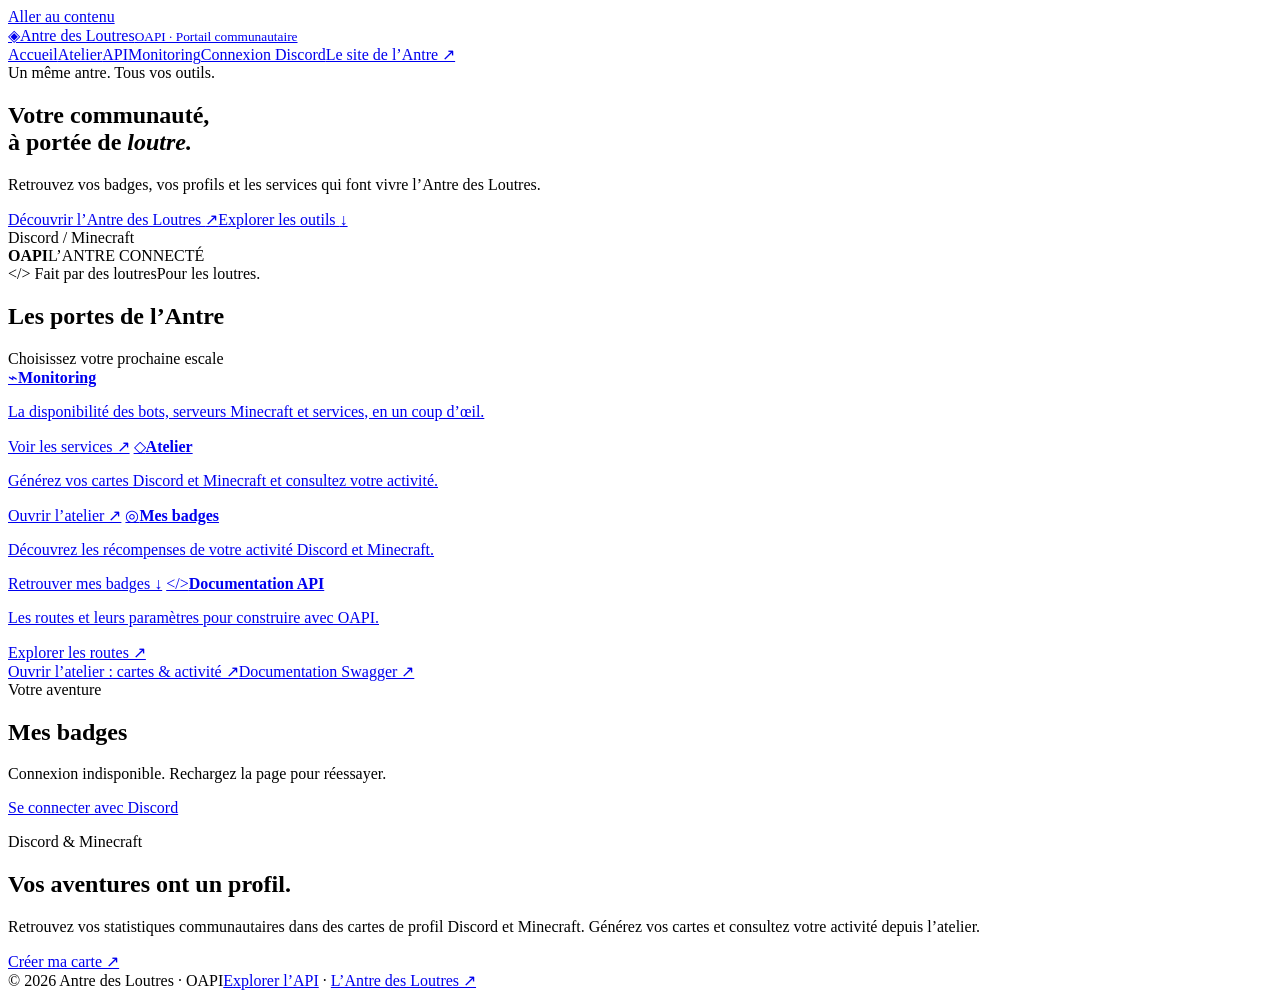
==== commit f5db1b78: "feat(ui): update navigation and add new tools page with API integration" ====
--- a/public/index.html
+++ b/public/index.html
@@ -5,73 +5,12 @@
     <meta name="viewport" content="width=device-width, initial-scale=1.0">
     <meta name="description" content="Le portail OAPI de l’Antre des Loutres : badges, profils Discord et Minecraft, monitoring et outils communautaires.">
     <title>OAPI — Antre des Loutres</title>
-    <style>
-        :root { color-scheme: dark; font-family: 'Segoe UI', system-ui, sans-serif; background: #10100f; color: #f4efe9; --muted:#b5ada3; --accent:#e9ad79; --line:#ffffff17; }
-        * { box-sizing:border-box; }
-        body { margin:0; background:radial-gradient(ellipse at 85% 10%, #84502c25, transparent 45%); }
-        a { color:inherit; text-decoration:none; }
-        a:focus-visible, button:focus-visible { outline:3px solid var(--accent); outline-offset:5px; }
-        .shell { width:min(1120px, calc(100% - 48px)); margin:auto; }
-        .topbar { display:flex; align-items:center; justify-content:space-between; gap:20px; margin-top:24px; padding:16px 24px; border:1px solid var(--line); border-radius:50px; background:#ffffff06; }
-        .brand { display:flex; gap:12px; align-items:center; font-weight:650; }
-        .brand-mark { display:grid; place-items:center; width:38px; height:38px; border:1px solid #e9ad7960; border-radius:50%; color:var(--accent); font-size:21px; }
-        .brand small { display:block; margin-top:2px; font-size:10px; letter-spacing:.16em; color:var(--muted); text-transform:uppercase; }
-        .top-links { display:flex; gap:24px; align-items:center; font-size:13px; color:var(--muted); }
-        .top-links a:hover { color:var(--accent); }
-        .hero { display:grid; grid-template-columns:1.35fr 1fr; align-items:center; gap:50px; padding:88px 0 76px; }
-        .eyebrow { color:var(--accent); text-transform:uppercase; letter-spacing:.2em; font-size:11px; font-weight:650; }
-        h1 { font-size:clamp(44px, 5.5vw, 68px); line-height:1.08; letter-spacing:-.055em; font-weight:600; margin:22px 0; }
-        h1 em { color:var(--accent); font-style:normal; }
-        p { color:var(--muted); line-height:1.7; font-size:14px; }
-        .hero p { max-width:470px; font-size:16px; }
-        .actions { display:flex; flex-wrap:wrap; gap:12px; margin-top:30px; }
-        .button, button { display:inline-flex; align-items:center; justify-content:center; gap:18px; background:var(--accent); color:#20170f; border:1px solid var(--accent); border-radius:10px; padding:13px 19px; font:inherit; font-size:13px; font-weight:650; cursor:pointer; transition:background .2s, transform .2s; }
-        .button:hover, button:hover { background:#f4c49d; transform:translateY(-2px); }
-        .button.secondary { background:transparent; color:#eee6dd; border-color:#ffffff28; }
-        .orbit { position:relative; min-height:290px; display:grid; place-items:center; isolation:isolate; }
-        .orbit::before, .orbit::after { content:''; position:absolute; width:270px; height:270px; border:1px solid #e9ad7925; border-radius:50%; transform:rotate(-20deg) scaleX(1.2); z-index:-1; }
-        .orbit::after { width:210px; height:210px; transform:rotate(35deg) scaleX(1.35); border-style:dashed; }
-        .core { text-align:center; width:150px; height:150px; display:flex; flex-direction:column; justify-content:center; background:linear-gradient(145deg,#36291f,#181613); border:1px solid #e9ad7940; border-radius:36px; box-shadow:0 24px 80px #0008; }
-        .core strong { font-size:39px; font-weight:550; letter-spacing:-.07em; color:var(--accent); }
-        .core span { font-size:9px; letter-spacing:.2em; color:var(--muted); margin-top:8px; }
-        .orbit-label { position:absolute; border:1px solid var(--line); border-radius:9px; padding:9px 14px; background:#1b1916; font:11px monospace; color:#d4c7ba; }
-        .orbit-label.one { top:20px; right:0; }.orbit-label.two { bottom:30px; left:0; }.orbit-label.three { bottom:8px; right:12px; }
-        .section-heading { display:flex; align-items:center; justify-content:space-between; gap:16px; margin-bottom:22px; }
-        h2 { font-size:24px; font-weight:550; letter-spacing:-.03em; margin:0; }
-        .section-heading span { color:#837b73; font-size:12px; }
-        .services { display:grid; grid-template-columns:repeat(4,1fr); gap:14px; }
-        .service { display:flex; flex-direction:column; min-height:230px; padding:25px; border:1px solid var(--line); background:linear-gradient(145deg,#ffffff05,#ffffff01); border-radius:16px; transition:border-color .2s,transform .2s; }
-        .service:hover { border-color:#e9ad7970; transform:translateY(-4px); }
-        .icon { font:23px monospace; color:var(--accent); margin-bottom:28px; }
-        .service strong { font-size:16px; font-weight:600; }
-        .service p { font-size:12px; margin:12px 0 22px; }
-        .service .go { margin-top:auto; font-size:12px; color:var(--accent); }
-        .member-area { display:grid; grid-template-columns:1.5fr 1fr; gap:18px; margin:42px 0; }
-        .panel { border:1px solid var(--line); border-radius:18px; padding:30px; background:#ffffff03; }
-        .panel .eyebrow { display:block; margin-bottom:16px; }
-        .panel h2 { font-size:23px; }
-        .panel p { font-size:13px; }
-        #badge-login { display:inline-block; color:var(--accent); font-size:13px; border-bottom:1px solid #e9ad7950; padding-bottom:5px; }
-        #badge-status:empty, .badge-grid:empty { display:none; }
-        [hidden] { display:none !important; }
-        button:disabled { opacity:.6; cursor:wait; }
-        .badge-grid { display:grid; grid-template-columns:repeat(auto-fit,minmax(160px,1fr)); gap:12px; padding:0; list-style:none; }
-        .badge-card { padding:18px; border:1px solid #e9ad7940; border-radius:12px; background:#171511; }
-        .badge-card img { width:64px; height:64px; object-fit:contain; }
-        .badge-card h3 { margin:12px 0 4px; font-size:15px; }.badge-card p { margin:6px 0; }.badge-account { color:var(--accent); }
-        .footer { display:flex; justify-content:space-between; gap:16px; border-top:1px solid var(--line); padding:25px 0 32px; color:#8e857b; font-size:11px; }.footer a { color:var(--accent); }
-        @media(max-width:900px) { .services { grid-template-columns:repeat(2,1fr); }.hero { gap:20px; }.orbit-label.one { right:-8px; } }
-        @media(max-width:640px) { .shell { width:calc(100% - 32px); }.topbar { padding:13px 16px; }.top-links a:first-child { display:none; }.top-links { gap:10px; font-size:11px; }.brand { font-size:12px; }.hero { grid-template-columns:1fr; padding:56px 0 40px; gap:22px; }.orbit { min-height:260px; max-width:330px; width:100%; margin:auto; }.services,.member-area { grid-template-columns:1fr; }.service { min-height:190px; }.section-heading span { display:none; }.panel { padding:24px; }.footer { flex-direction:column; } }
-        @media(prefers-reduced-motion:reduce) { * { transition:none !important; } }
-    </style>
+    <link rel="stylesheet" href="/theme.css">
 </head>
 <body>
     <div class="shell">
-    <header class="topbar">
-        <a class="brand" href="/" aria-label="OAPI — Accueil"><span class="brand-mark" aria-hidden="true">◈</span><span>Antre des Loutres<small>OAPI · Portail communautaire</small></span></a>
-        <nav class="top-links" aria-label="Navigation principale"><a href="/monitoring.html">Monitoring</a><a href="https://antredesloutres.fr/">Le site de l’Antre ↗</a></nav>
-    </header>
-    <main>
+<a class="skip" href="#main">Aller au contenu</a><header class="topbar"><a class="brand" href="/"><span class="brand-mark" aria-hidden="true">◈</span><span>Antre des Loutres<small>OAPI · Portail communautaire</small></span></a><nav class="top-links" aria-label="Navigation principale"><a href="/" aria-current="page">Accueil</a><a href="/tools.html">Atelier</a><a href="/explorer.html">API</a><a href="/monitoring.html">Monitoring</a><a href="/api/auth/login?return_to=/tools.html">Connexion Discord</a><a href="https://antredesloutres.fr/">Le site de l’Antre ↗</a></nav></header>
+    <main id="main">
         <section class="hero" aria-labelledby="welcome-title">
             <div><span class="eyebrow">Un même antre. Tous vos outils.</span><h1 id="welcome-title">Votre communauté,<br>à portée de <em>loutre.</em></h1><p>Retrouvez vos badges, vos profils et les services qui font vivre l’Antre des Loutres.</p><div class="actions"><a class="button" href="https://antredesloutres.fr/">Découvrir l’Antre des Loutres <span aria-hidden="true">↗</span></a><a class="button secondary" href="#services">Explorer les outils <span aria-hidden="true">↓</span></a></div></div>
             <div class="orbit" aria-hidden="true"><span class="orbit-label one">Discord / Minecraft</span><div class="core"><strong>OAPI</strong><span>L’ANTRE CONNECTÉ</span></div><span class="orbit-label two">&lt;/&gt; Fait par des loutres</span><span class="orbit-label three">Pour les loutres.</span></div>
@@ -79,10 +18,11 @@
         <section id="services" aria-labelledby="services-title"><div class="section-heading"><h2 id="services-title">Les portes de l’Antre</h2><span>Choisissez votre prochaine escale</span></div>
         <nav class="services" aria-label="Services">
             <a class="service" href="/monitoring.html"><span class="icon" aria-hidden="true">⌁</span><strong>Monitoring</strong><p>La disponibilité des bots, serveurs Minecraft et services, en un coup d’œil.</p><span class="go">Voir les services ↗</span></a>
-            <a class="service" href="/investor.html"><span class="icon" aria-hidden="true">◇</span><strong>Espace investisseur</strong><p>Les chiffres de la communauté, pour les LoutresInvesti et les administrateurs.</p><span class="go">Ouvrir l’espace ↗</span></a>
-            <a class="service" href="/admin.html"><span class="icon" aria-hidden="true">◎</span><strong>Mon espace</strong><p>Votre profil, votre connexion et les outils accessibles à votre rôle.</p><span class="go">Accéder à mon espace ↗</span></a>
-            <a class="service" href="/swagger-ui"><span class="icon" aria-hidden="true">&lt;/&gt;</span><strong>Documentation API</strong><p>Les routes et leurs paramètres pour construire avec OAPI.</p><span class="go">Explorer la documentation ↗</span></a>
+            <a class="service" href="/tools.html"><span class="icon" aria-hidden="true">◇</span><strong>Atelier</strong><p>Générez vos cartes Discord et Minecraft et consultez votre activité.</p><span class="go">Ouvrir l’atelier ↗</span></a>
+            <a class="service" href="#badges-title"><span class="icon" aria-hidden="true">◎</span><strong>Mes badges</strong><p>Découvrez les récompenses de votre activité Discord et Minecraft.</p><span class="go">Retrouver mes badges ↓</span></a>
+            <a class="service" href="/explorer.html"><span class="icon" aria-hidden="true">&lt;/&gt;</span><strong>Documentation API</strong><p>Les routes et leurs paramètres pour construire avec OAPI.</p><span class="go">Explorer les routes ↗</span></a>
         </nav></section>
+        <div class="actions"><a class="button" href="/tools.html">Ouvrir l’atelier : cartes & activité ↗</a><a class="button secondary" href="/swagger-ui">Documentation Swagger ↗</a></div>
         <div class="member-area">
         <section class="panel" aria-labelledby="badges-title">
             <span class="eyebrow">Votre aventure</span>
@@ -96,10 +36,10 @@
             <p id="badge-status" role="status" aria-live="polite"></p>
             <ul id="new-badges" class="badge-grid" aria-label="Nouveaux badges obtenus"></ul>
         </section>
-        <section class="panel" aria-labelledby="profile-title"><span class="eyebrow">Discord & Minecraft</span><h2 id="profile-title">Vos aventures ont un profil.</h2><p>Retrouvez vos statistiques communautaires dans des cartes de profil Discord et Minecraft. Connectez-vous pour accéder à leur génération depuis la documentation.</p><div class="actions"><a class="button secondary" href="/api/auth/login?return_to=/">Se connecter avec Discord ↗</a></div></section>
+        <section class="panel" aria-labelledby="profile-title"><span class="eyebrow">Discord & Minecraft</span><h2 id="profile-title">Vos aventures ont un profil.</h2><p>Retrouvez vos statistiques communautaires dans des cartes de profil Discord et Minecraft. Générez vos cartes et consultez votre activité depuis l’atelier.</p><div class="actions"><a class="button secondary" href="/tools.html">Créer ma carte ↗</a></div></section>
         </div>
     </main>
-    <footer class="footer"><span>© 2026 Antre des Loutres · OAPI</span><span>Une communauté, des projets, beaucoup de loutres. <a href="https://antredesloutres.fr/">Rejoindre l’Antre ↗</a></span></footer>
+    <footer class="footer"><span>© 2026 Antre des Loutres · OAPI</span><span><a href="/explorer.html">Explorer l’API</a> · <a href="https://antredesloutres.fr/">L’Antre des Loutres ↗</a></span></footer>
     </div>
     <script>
         const badgeButton = document.getElementById('refresh-badges');
